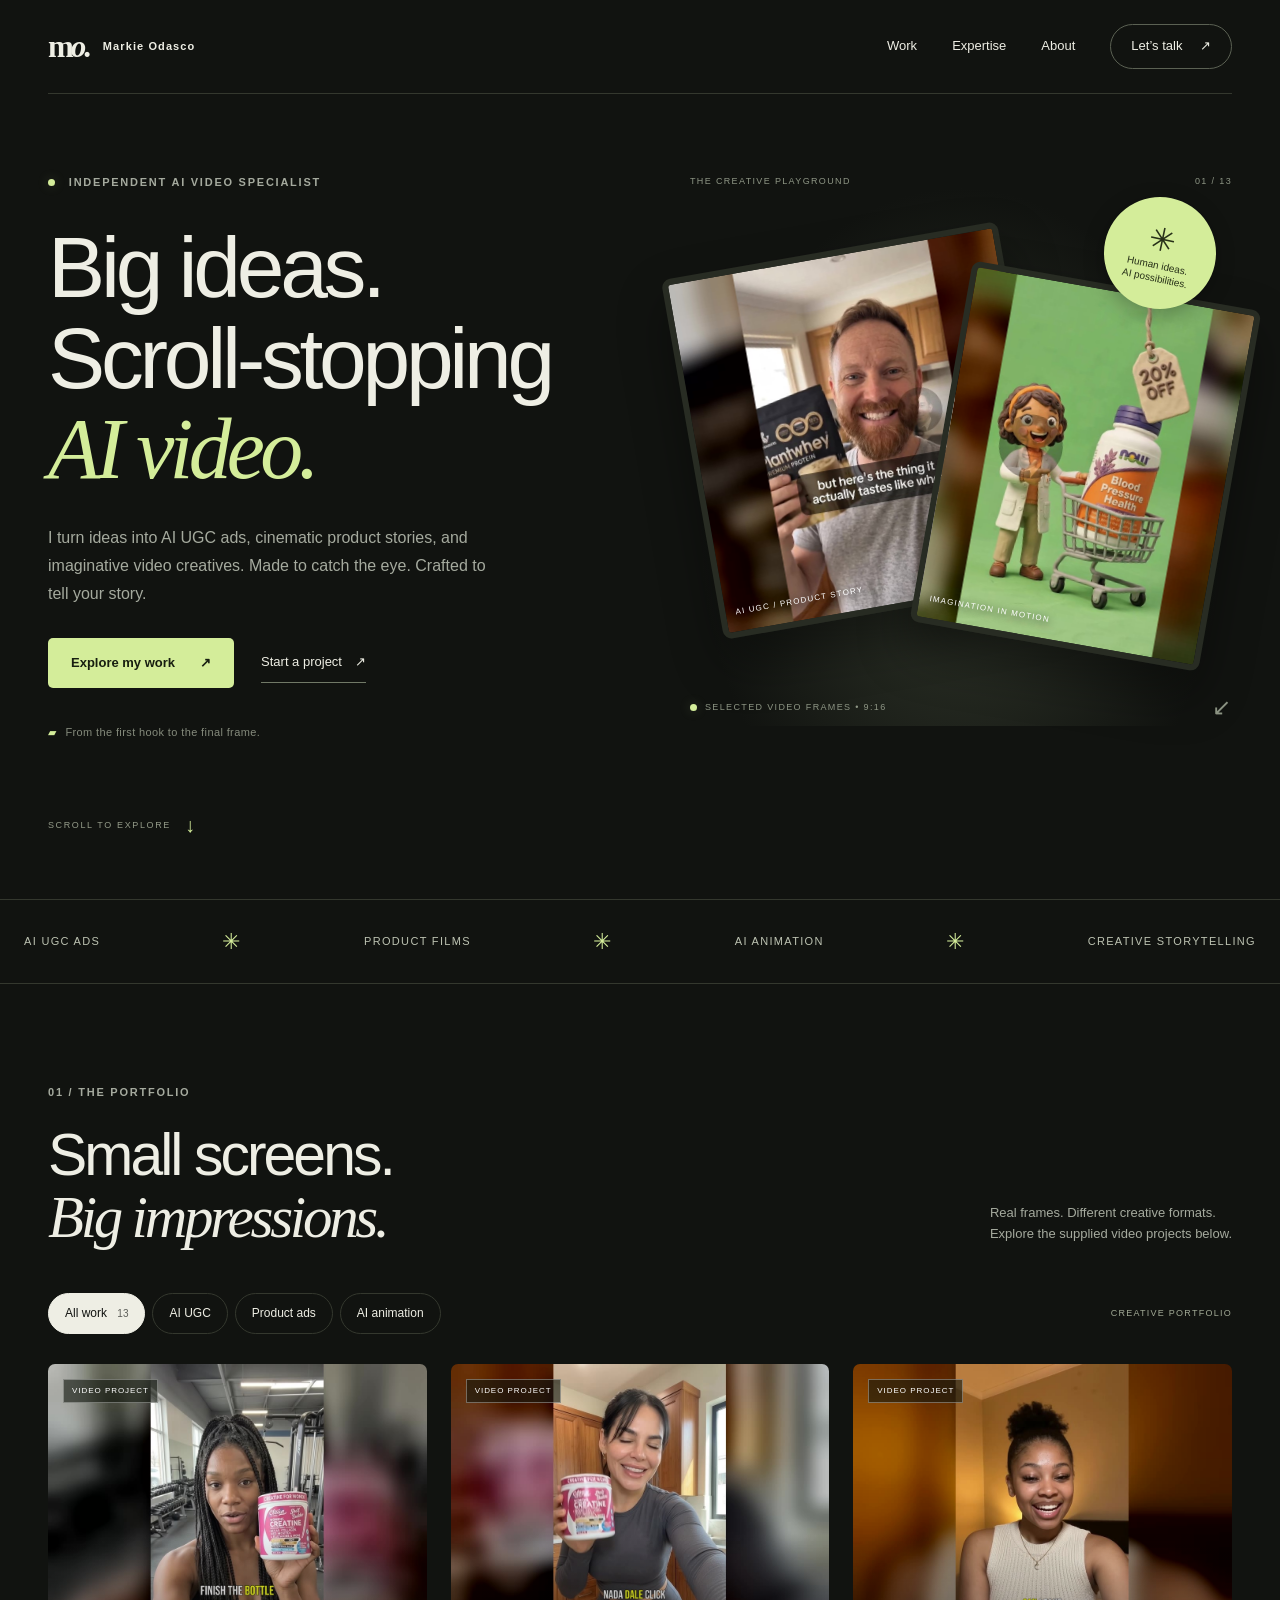
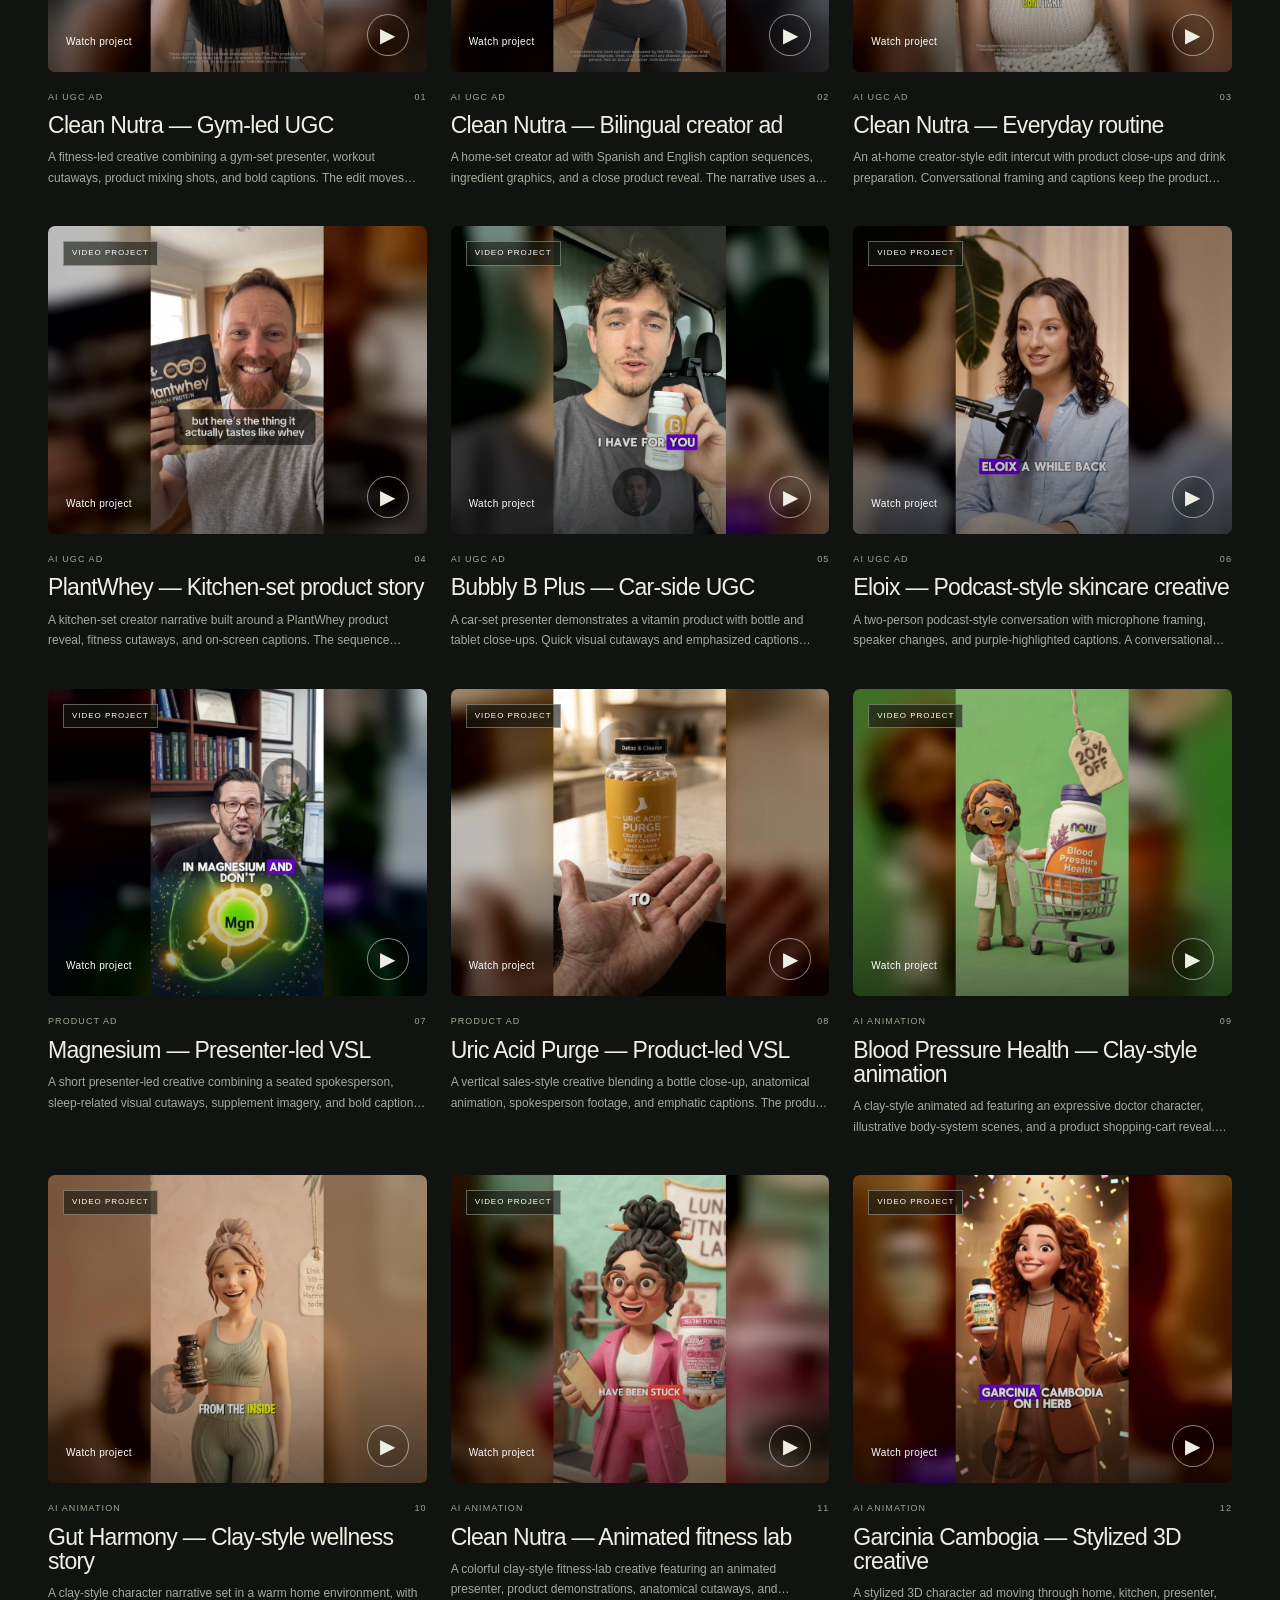
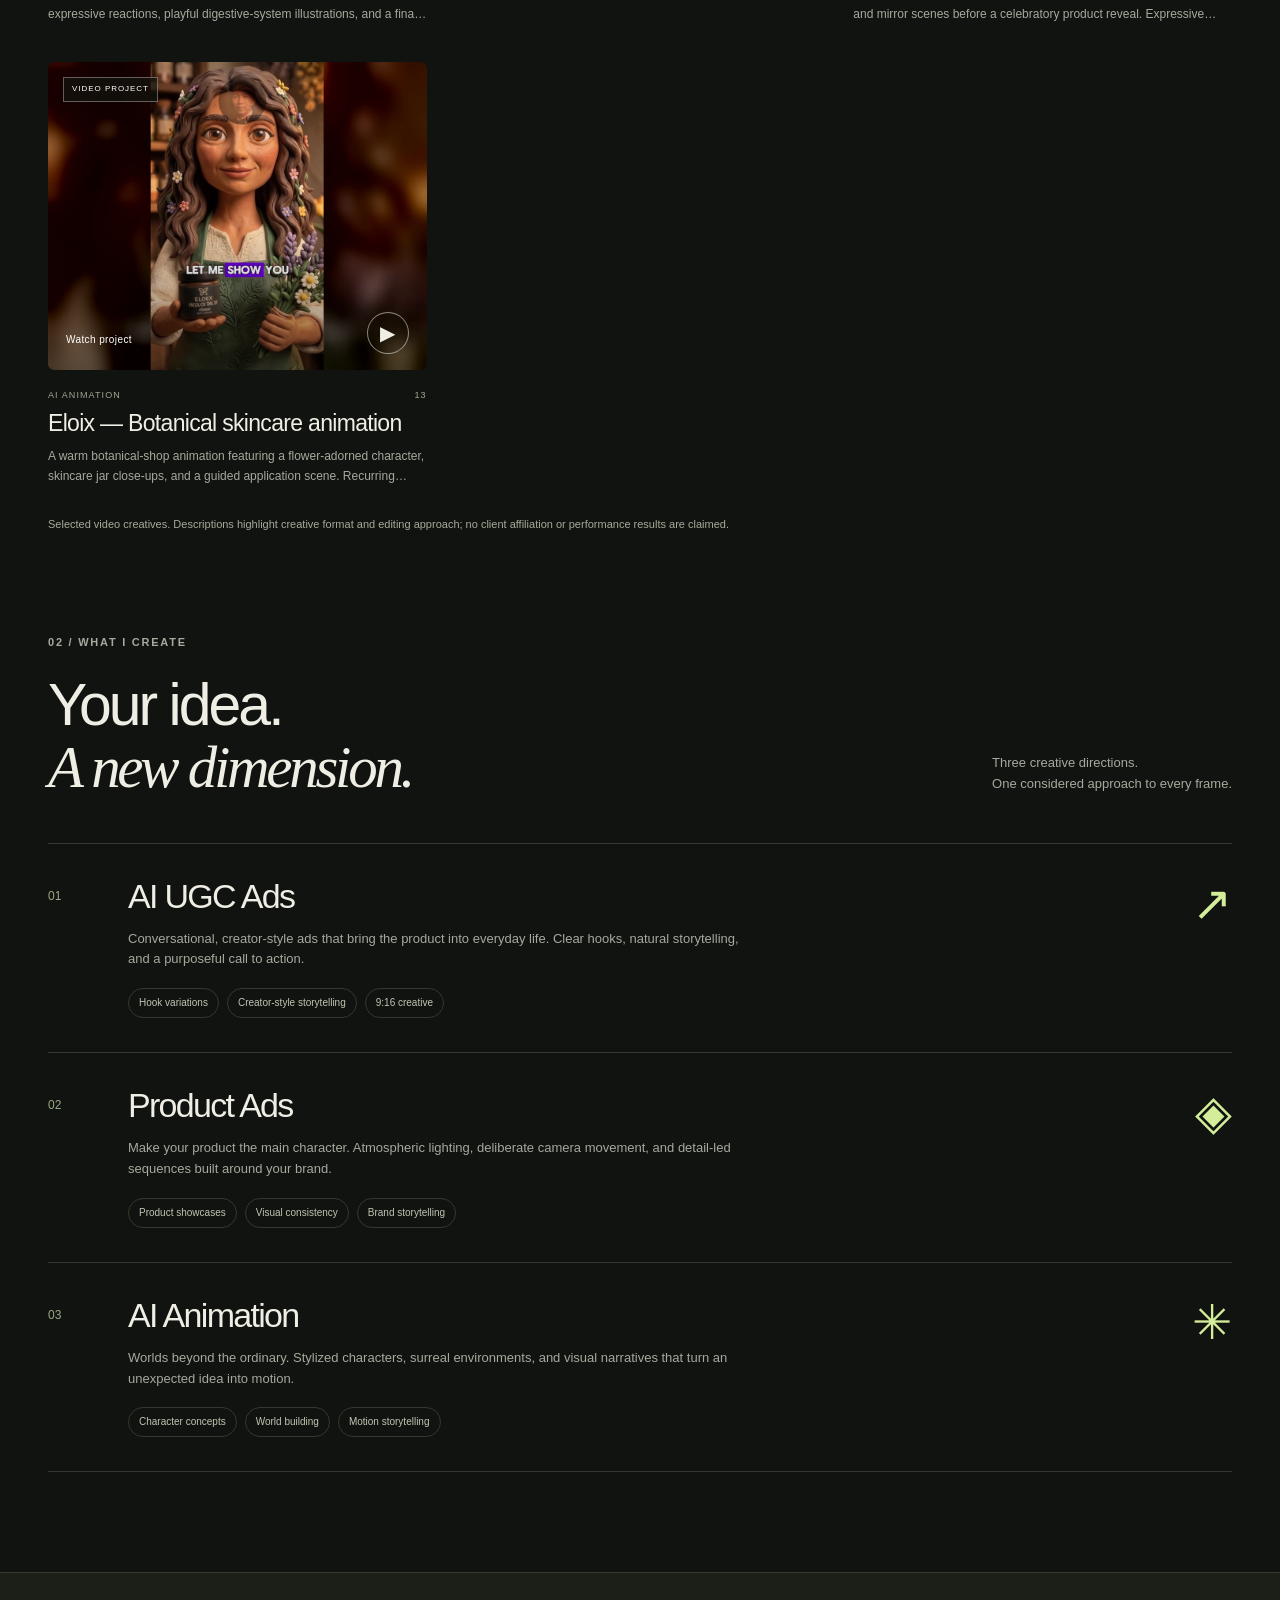
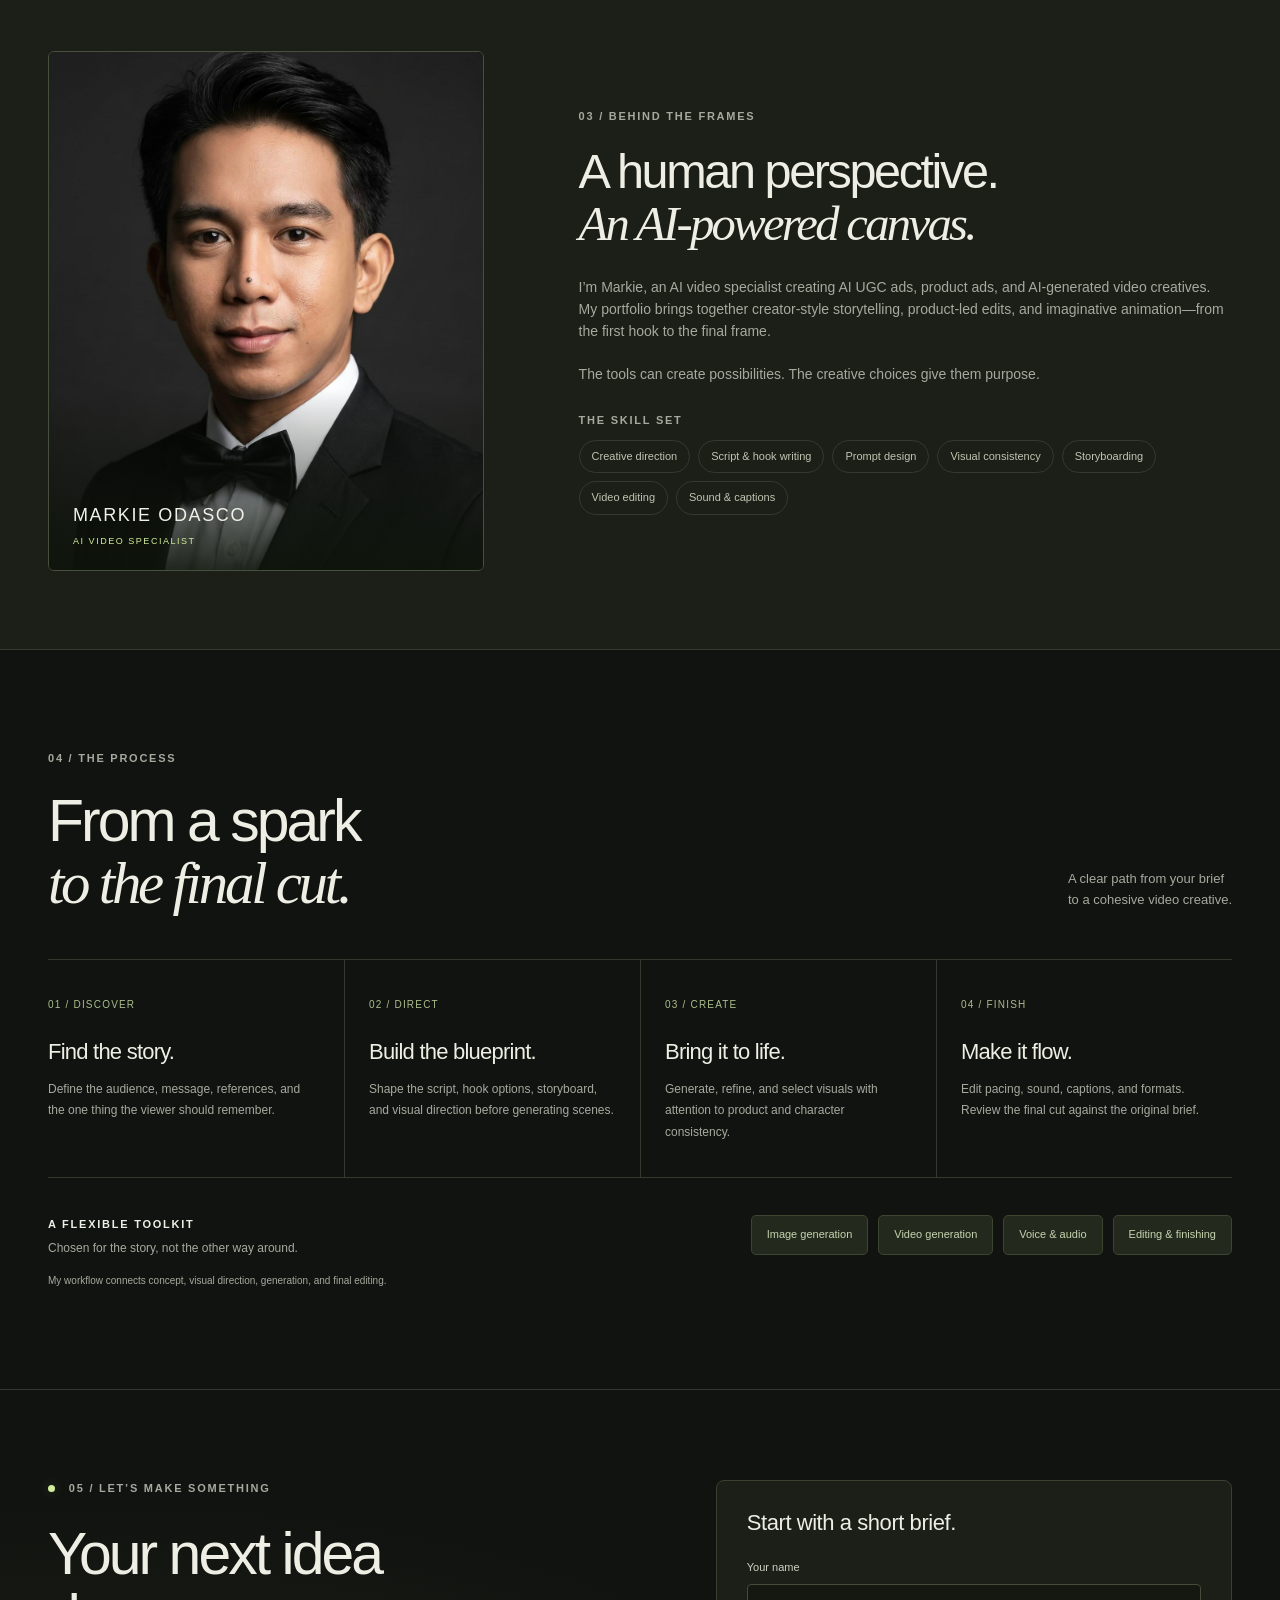
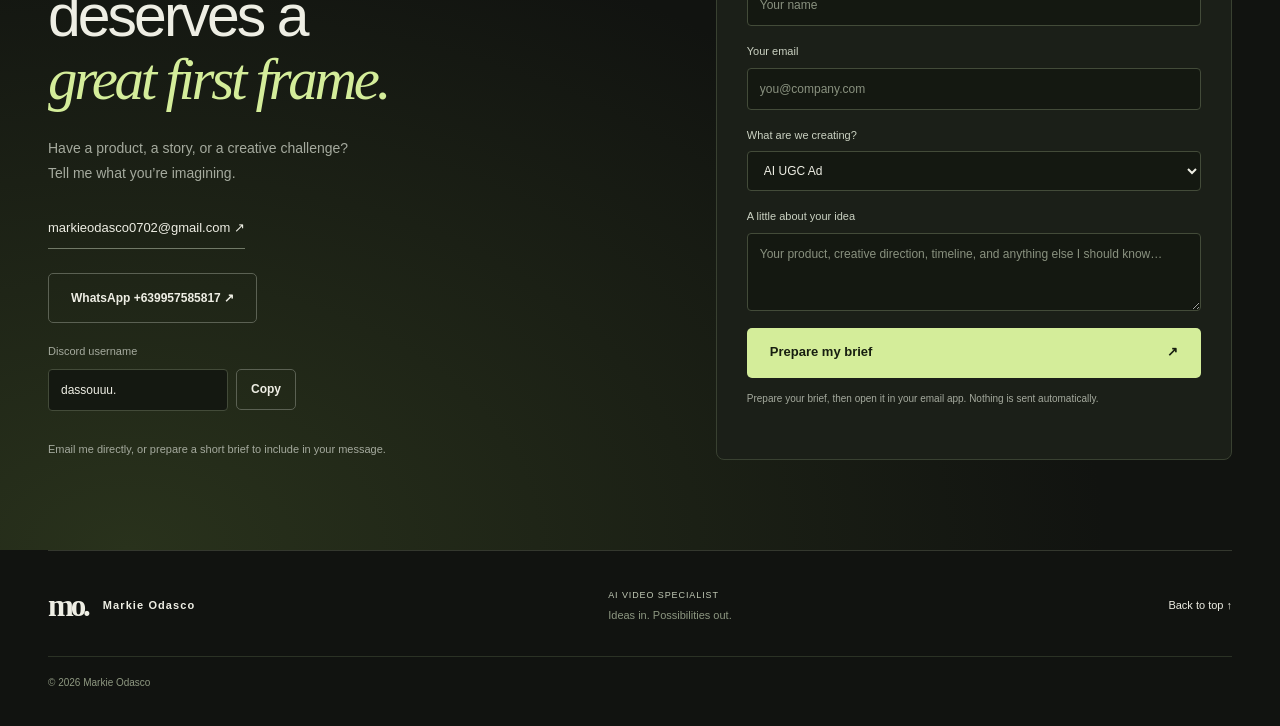
==== START-HERE.html @ 5cfd311e "Publish AI video specialist portfolio with 13 playable projects" ====
<!doctype html>
<html lang="en">
<head>
  <meta charset="utf-8">
  <meta name="viewport" content="width=device-width, initial-scale=1">
  <meta name="theme-color" content="#111310">
  <meta name="description" content="AI video creative portfolio. AI UGC ads, cinematic product ads, and AI animation, from concept to final cut.">
  <title>Markie Odasco — AI Video Specialist</title>
  <link rel="icon" href="[data-uri]" type="image/svg+xml">
  <style>
:root{--bg:#111310;--panel:#1a1d18;--ink:#eeeee4;--muted:#a5aa9e;--line:#34382e;--accent:#d4ed9a;--serif:Georgia,'Times New Roman',serif;--sans:Arial,Helvetica,sans-serif;--wrap:1240px}
*{box-sizing:border-box}html{scroll-behavior:smooth;scroll-padding-top:100px}body{margin:0;background:var(--bg);color:var(--ink);font-family:var(--sans);font-size:16px;line-height:1.6}body.modal-open{overflow:hidden}a{color:inherit;text-decoration:none}button,input,select,textarea{font:inherit}button,a,input,textarea,select{-webkit-tap-highlight-color:transparent}button{cursor:pointer}button:disabled{cursor:default}button{color:inherit}img{display:block;width:100%;object-fit:cover}h1,h2,h3,p{margin:0}h1,h2,h3{font-weight:500;line-height:1.06;letter-spacing:-.05em}h1{font-size:clamp(58px,6.7vw,96px)}h2{font-size:clamp(38px,4.6vw,64px)}h3{font-size:28px}p{color:var(--muted)}[hidden]{display:none!important}::selection{background:var(--accent);color:var(--bg)}:focus-visible{outline:2px solid var(--accent);outline-offset:6px}.section-wrap{width:min(var(--wrap),calc(100% - 96px));margin-inline:auto}.serif{font-family:var(--serif);font-style:italic;font-weight:400;letter-spacing:-.055em}.accent{color:var(--accent)}.eyebrow,.small-label{font-size:11px;letter-spacing:.16em;font-weight:600;color:var(--muted)}.dot{width:7px;height:7px;border-radius:50%;background:var(--accent);display:inline-block;box-shadow:0 0 12px #d4ed9a35}.eyebrow .dot{margin-right:9px}.site-header{height:94px;width:min(var(--wrap),calc(100% - 96px));margin:auto;display:flex;align-items:center;justify-content:space-between;border-bottom:1px solid var(--line);position:relative;z-index:20}.brand{display:inline-flex;align-items:center;gap:15px;font-size:11px;letter-spacing:.1em;font-weight:600}.brand-icon{font-size:31px;letter-spacing:-.1em;font-family:var(--serif);line-height:1}.brand-icon span{font-style:italic}.site-header nav{display:flex;align-items:center;gap:35px;font-size:13px}.site-header nav a{transition:color .2s}.site-header nav a:hover{color:var(--accent)}.nav-contact{border:1px solid #5b6153;padding:11px 20px;border-radius:30px}.nav-contact span{margin-left:14px}.menu-toggle{display:none}.hero{padding-top:80px;padding-bottom:28px;display:grid;grid-template-columns:1.12fr 1fr;gap:35px;position:relative}.hero-copy .eyebrow{margin-bottom:30px}.hero-intro{font-size:16px;max-width:440px;margin:28px 0 30px;line-height:1.75}.hero-actions{display:flex;gap:27px;align-items:center}.button{display:inline-flex;justify-content:center;align-items:center;gap:25px;min-height:50px;border-radius:5px;padding:13px 22px;font-size:13px;font-weight:600;border:1px solid transparent;transition:background .2s,transform .2s}.button:hover{transform:translateY(-3px)}.primary{background:var(--accent);color:#171e10}.primary:hover{background:#e3fbb2}.secondary{background:transparent;border-color:#5b6153}.secondary:hover{background:#34382e}.text-link{font-size:13px;border-bottom:1px solid #717967;padding:9px 0}.text-link span{margin-left:9px}.text-link:hover{color:var(--accent)}.hero-note{font-size:11px;letter-spacing:.035em;color:#858b7c;margin-top:36px;display:flex;align-items:center;gap:9px}.mini-icon{color:var(--accent)}.hero-stage{height:552px;position:relative;isolation:isolate;background:radial-gradient(ellipse at 50% 65%,#32382c 0%,transparent 68%)}.stage-top,.stage-bottom{position:absolute;display:flex;justify-content:space-between;align-items:center;left:0;right:0;font-size:9px;letter-spacing:.15em;color:#8e9685;gap:8px}.stage-top{top:0}.stage-bottom{bottom:0;justify-content:flex-start}.stage-bottom>span:last-child{margin-left:auto;font-size:23px}.hero-frame{border-radius:9px;overflow:hidden;border:6px solid #282c23;box-shadow:0 25px 50px #0006;position:absolute;transition:transform .5s}.hero-frame img{height:100%}.frame-product{width:63%;height:365px;top:74px;left:0;transform:rotate(-10deg);z-index:1}.frame-product:hover{transform:rotate(-5deg) translateY(-8px)}.frame-animation{width:54%;height:366px;top:109px;right:0;transform:rotate(10deg);z-index:2}.frame-animation:hover{transform:rotate(5deg) translateY(-8px)}.frame-label{position:absolute;left:10px;bottom:12px;right:10px;color:white;font-size:8px;letter-spacing:.15em;text-shadow:0 2px 8px #000}.stage-sticker{position:absolute;right:3%;top:23px;z-index:3;border-radius:50%;background:var(--accent);color:#273018;width:112px;height:112px;display:flex;align-items:center;justify-content:center;flex-direction:column;transform:rotate(12deg);box-shadow:0 5px 20px #0004;text-align:center;font-size:10px;line-height:1.3}.stage-sticker>span:first-child{font-size:32px;line-height:1.2}.scroll-cue{grid-column:1/-1;font-size:9px;letter-spacing:.18em;color:#949b89;display:flex;gap:14px;align-items:center;margin-top:32px}.scroll-cue span{font-size:20px;color:var(--accent)}.discipline-strip{border-block:1px solid var(--line);margin-top:30px;padding:24px max(24px,calc((100vw - 1240px)/2));display:flex;align-items:center;justify-content:space-between;gap:20px;font-size:11px;letter-spacing:.12em;color:#bdc3b2;overflow:hidden;white-space:nowrap}.discipline-strip span:nth-child(even){font-size:22px;color:var(--accent)}.work-section,.services-section,.workflow-section{padding-block:100px}.section-heading{display:flex;justify-content:space-between;align-items:flex-end;gap:35px;margin-bottom:43px}.section-heading .eyebrow{margin-bottom:22px}.section-heading>p{font-size:13px;max-width:280px;margin-bottom:5px}.work-toolbar{display:flex;justify-content:space-between;align-items:center;gap:20px;margin-bottom:30px}.filters{display:flex;gap:7px;flex-wrap:wrap}.filter{font-size:12px;padding:10px 16px;border-radius:30px;background:transparent;border:1px solid var(--line);transition:background .2s,color .2s}.filter:hover{border-color:#889279}.filter.active{background:var(--ink);color:var(--bg);border-color:var(--ink)}.filter span{font-size:10px;opacity:.65;margin-left:7px}.concept-note{font-size:9px;color:#a1a995;letter-spacing:.14em}.project-grid{display:grid;grid-template-columns:repeat(3,minmax(0,1fr));gap:38px 24px}.project-poster{display:block;width:100%;aspect-ratio:1.23;overflow:hidden;position:relative;padding:0;background:#252a20;border:0;border-radius:7px}.project-poster img{height:100%;transition:transform .6s}.project-poster:hover img,.project-poster:focus-visible img{transform:scale(1.06)}.project-poster:after{content:'';position:absolute;inset:55% 0 0;background:linear-gradient(transparent,#0007);pointer-events:none}.project-badge{position:absolute;top:15px;left:15px;border:1px solid #ffffff55;background:#1317109c;padding:5px 8px;font-size:8px;letter-spacing:.12em;z-index:1;color:#fff}.play-icon{position:absolute;right:18px;bottom:16px;border:1px solid #ffffff80;width:42px;height:42px;border-radius:50%;display:grid;place-items:center;font-size:20px;z-index:1;background:#0002;transition:background .2s,color .2s}.project-poster:hover .play-icon{background:var(--accent);color:#1d2514}.poster-cta{position:absolute;left:18px;bottom:22px;font-size:10px;letter-spacing:.04em;z-index:1;color:#fff}.project-meta{display:flex;justify-content:space-between;align-items:center;font-size:9px;color:#9fa892;letter-spacing:.12em;margin:18px 0 9px}.project-card h3{font-size:23px;letter-spacing:-.03em}.project-summary{font-size:12px;line-height:1.7;margin-top:10px;display:-webkit-box;-webkit-line-clamp:2;-webkit-box-orient:vertical;overflow:hidden}.portfolio-note{font-size:11px;color:#a4ac99;line-height:1.7;margin-top:29px}.services-section{padding-top:0}.service-list{border-top:1px solid var(--line)}.service-list article{border-bottom:1px solid var(--line);padding:34px 0;display:grid;grid-template-columns:60px 1fr 80px;gap:20px;align-items:start}.service-number{font-size:12px;color:#9aab84;margin-top:9px}.service-list h3{font-size:34px}.service-list p{font-size:13px;max-width:620px;margin-top:15px}.chips{display:flex;flex-wrap:wrap;gap:8px}.chips span{font-size:10px;padding:6px 10px;border:1px solid var(--line);border-radius:30px;color:#bec6b2}.service-list .chips{margin-top:18px}.service-symbol{font-size:48px;color:var(--accent);line-height:1.1;text-align:right}.about-section{background:#1b1f18;border-block:1px solid var(--line);padding-block:78px}.about-layout{display:grid;grid-template-columns:.8fr 1.2fr;gap:95px;align-items:center}.about-art{height:420px;border:1px solid #47503d;position:relative;overflow:hidden;background:radial-gradient(circle at 50% 45%,#39452a 0%,#20271b 45%,#171b14 80%)}.orbit{width:280px;height:280px;border:1px solid #b0c99245;border-radius:50%;position:absolute;left:calc(50% - 140px);top:22px}.orbit-one{transform:rotate(-40deg) scaleX(.5)}.orbit-two{transform:rotate(40deg) scaleX(.5)}.art-spark{display:block;text-align:center;color:var(--accent);font-size:166px;line-height:1.3;position:relative;margin-top:33px;filter:drop-shadow(0 0 24px #c5ed7644)}.art-caption{font-size:24px;letter-spacing:-.02em;line-height:1.3;position:absolute;bottom:43px;left:30px}.art-corner{font-size:8px;letter-spacing:.15em;position:absolute;bottom:15px;right:17px;color:#9aa88b}.about-copy h2{font-size:clamp(37px,3.8vw,53px);margin:21px 0 25px}.about-copy>p:not(.eyebrow){font-size:14px;margin-bottom:20px}.about-copy .small-label{margin:30px 0 13px}.skill-chips span{font-size:11px;padding:7px 12px}.workflow-grid{display:grid;grid-template-columns:repeat(4,minmax(0,1fr));border-top:1px solid var(--line);border-bottom:1px solid var(--line)}.workflow-grid article{padding:30px 24px 34px 0}.workflow-grid article+article{padding-left:24px;border-left:1px solid var(--line)}.workflow-grid article>span{font-size:10px;letter-spacing:.12em;color:#aabe8c}.workflow-grid h3{font-size:22px;margin:25px 0 15px;letter-spacing:-.035em}.workflow-grid p{font-size:12px;line-height:1.8}.tools-row{display:flex;align-items:center;justify-content:space-between;gap:30px;margin-top:33px}.tools-row>p{font-size:12px}.tools-row .small-label{color:var(--ink);line-height:2.5}.tools-chips{display:flex;flex-wrap:wrap;gap:10px}.tools-chips span{background:#23291d;border:1px solid #3b4530;padding:10px 15px;border-radius:5px;font-size:11px;color:#c5d4b0}.tool-note{font-size:10px;margin-top:15px}.contact-section{border-top:1px solid var(--line);background:radial-gradient(ellipse at 10% 100%,#29321c 0%,transparent 60%);padding-block:90px}.contact-layout{display:grid;grid-template-columns:1.1fr 1fr;gap:100px}.contact-layout h2{margin:25px 0}.contact-layout>div>p:not(.eyebrow){font-size:14px;line-height:1.8}.contact-layout .contact-note{max-width:400px;font-size:11px!important;margin-top:22px}.contact-layout .text-link{display:inline-block;margin-top:23px}form{background:#1b1f18;border:1px solid #394131;padding:30px;border-radius:8px}form h3{font-size:22px;margin-bottom:25px;letter-spacing:-.02em}label{display:block;font-size:11px;color:#cbd2c2;margin-bottom:17px}input,select,textarea{display:block;margin-top:7px;width:100%;border:1px solid #434b39;border-radius:4px;background:#141811;color:var(--ink);padding:11px 12px;font-size:12px;line-height:1.5}textarea{resize:vertical}input::placeholder,textarea::placeholder{color:#89917f}select{color-scheme:dark}form>.button{width:100%;justify-content:space-between}.form-note{font-size:10px;margin-top:13px}#brief-result{border-top:1px solid var(--line);margin-top:24px;padding-top:23px}.brief-actions{display:flex;flex-wrap:wrap;gap:10px}.brief-actions .button{font-size:11px;padding:9px 13px;min-height:42px}#form-status{font-size:11px;margin-top:15px;color:var(--accent)}footer{display:grid;grid-template-columns:1fr 1fr auto;gap:30px;padding-block:35px;border-top:1px solid var(--line);align-items:center}footer>p{font-size:9px;letter-spacing:.1em;line-height:2;color:#c1c9b5}footer>p>span{font-size:11px;color:#8d9781;letter-spacing:0}footer>a:not(.brand){font-size:11px}footer small{grid-column:1/-1;color:#8e9881;font-size:10px;border-top:1px solid #2b3225;padding-top:18px}dialog{width:min(930px,calc(100% - 40px));max-height:90dvh;padding:0;border:1px solid #5b6550;border-radius:12px;background:var(--panel);color:var(--ink);overflow:auto}dialog::backdrop{background:#070906db;backdrop-filter:blur(8px)}.dialog-shell{position:relative;display:grid;grid-template-columns:1fr 1fr}.dialog-close{position:absolute;right:12px;top:12px;z-index:5;width:37px;height:37px;border:1px solid #727e65;border-radius:50%;background:#111c;color:#fff}#dialog-media{background:#0b0d09;min-height:440px;display:flex;align-items:center}#dialog-media img{height:100%;object-fit:cover}#dialog-media video{width:100%;max-height:78dvh}.dialog-copy{padding:54px 30px 30px}.dialog-copy h2{font-size:37px;margin:17px 0 22px}.dialog-copy>p:not(.eyebrow){font-size:13px}.dialog-copy .chips{margin:22px 0}.dialog-copy .portfolio-note{font-size:10px!important}.dialog-copy>.button{margin-top:22px;gap:10px}.missing-poster{background:radial-gradient(circle at 50% 40%,#596d3f,#20291a)}.reveal{transition:transform .7s,opacity .7s;transform:translateY(18px);opacity:.5}.reveal.in-view{transform:translateY(0);opacity:1}.skip-link{position:absolute;top:-100px;left:20px;padding:10px;background:var(--accent);color:var(--bg);z-index:100}.skip-link:focus{top:12px}.sr-only{position:absolute;width:1px;height:1px;padding:0;margin:-1px;overflow:hidden;clip:rect(0,0,0,0);white-space:nowrap;border:0}
@media(min-width:1500px){.hero{padding-top:95px;padding-bottom:45px}.hero-stage{height:580px}.frame-product{height:395px}.frame-animation{height:390px}}
@media(max-width:1050px){.section-wrap,.site-header{width:calc(100% - 56px)}.hero{gap:22px;padding-top:65px}.hero-stage{height:515px}.hero-frame{border-width:4px}.frame-product{height:330px;top:86px}.frame-animation{height:330px;top:119px}.stage-sticker{width:95px;height:95px;right:0}.hero-actions{gap:17px}.about-layout{gap:45px}.contact-layout{gap:45px}.tools-row{align-items:flex-start}.tools-chips{justify-content:flex-end}.project-grid{gap:30px 18px}.workflow-grid h3{font-size:20px}.project-card h3{font-size:21px}.hero-intro{font-size:14px}.hero-note{font-size:10px}.concept-note{display:none}}
@media(max-width:760px){html{scroll-padding-top:25px}.section-wrap,.site-header{width:calc(100% - 40px)}.site-header{height:77px}.brand{font-size:10px}.menu-toggle{display:flex;align-items:center;gap:16px;border:1px solid #4c5542;border-radius:30px;background:transparent;padding:8px 14px;font-size:12px}.menu-toggle span{color:var(--accent);font-size:19px}.site-header nav{display:none;position:absolute;top:66px;left:0;right:0;background:#20251c;border:1px solid #4c5542;border-radius:8px;padding:22px;flex-direction:column;align-items:stretch;gap:14px;box-shadow:0 20px 30px #0007}.site-header nav.open{display:flex}.site-header nav a{padding:9px}.site-header nav .nav-contact{padding:10px 16px}.hero{grid-template-columns:1fr;padding-top:44px;gap:40px}.hero-copy .eyebrow{font-size:9px;margin-bottom:23px}h1{font-size:clamp(55px,11vw,82px)}.hero-intro{font-size:14px;margin:24px 0;max-width:460px}.hero-actions{gap:24px;flex-wrap:wrap}.button{padding:13px 18px}.hero-note{margin-top:23px}.hero-stage{height:470px;width:min(470px,100%);margin:auto}.frame-product{height:310px;top:62px;left:4%;width:60%}.frame-animation{height:310px;top:100px;right:3%;width:51%}.stage-top{font-size:8px}.stage-sticker{top:23px;right:4%;width:98px;height:98px}.stage-bottom{font-size:8px}.scroll-cue{margin-top:0}.discipline-strip{padding:20px;gap:23px;font-size:9px;justify-content:flex-start;flex-wrap:wrap;white-space:normal}.discipline-strip span:last-child,.discipline-strip span:nth-last-child(2){display:none}.work-section,.workflow-section{padding-block:65px}.section-heading{align-items:flex-start;flex-direction:column;gap:21px;margin-bottom:30px}.section-heading .eyebrow{font-size:9px;margin-bottom:19px}.section-heading>p{font-size:12px}.work-toolbar{margin-bottom:22px}.filters{gap:6px}.filter{font-size:10px;padding:9px 12px}.project-grid{grid-template-columns:repeat(2,minmax(0,1fr));gap:29px 15px}.project-poster{aspect-ratio:.88}.project-badge{font-size:6px;top:10px;left:9px;padding:4px 6px}.project-meta{font-size:8px;letter-spacing:.07em;gap:3px;margin-top:13px}.project-card h3{font-size:20px}.project-summary{font-size:11px}.play-icon{width:32px;height:32px;font-size:15px;right:10px;bottom:13px}.poster-cta{font-size:8px;left:10px;bottom:22px}.services-section{padding-top:0;padding-bottom:65px}.service-list article{grid-template-columns:27px 1fr 30px;gap:12px;padding-block:28px}.service-list h3{font-size:28px}.service-list p{font-size:12px}.service-symbol{font-size:29px}.chips span{font-size:9px}.about-section{padding-block:55px}.about-layout{grid-template-columns:1fr;gap:33px}.about-art{height:310px;max-width:440px;width:100%;margin:auto}.art-spark{font-size:120px;margin-top:3px}.orbit{top:-41px}.art-caption{font-size:20px;bottom:31px}.about-copy h2{font-size:39px}.about-copy>p:not(.eyebrow){font-size:13px}.workflow-grid{grid-template-columns:repeat(2,minmax(0,1fr))}.workflow-grid article{padding:25px 20px 25px 0}.workflow-grid article+article{padding-left:20px}.workflow-grid article:nth-child(3){border-left:0;padding-left:0}.workflow-grid article:nth-child(n+3){border-top:1px solid var(--line)}.workflow-grid h3{font-size:21px;margin-top:20px}.workflow-grid p{font-size:11px}.tools-row{flex-direction:column;gap:20px}.tools-chips{justify-content:flex-start;gap:8px}.tools-chips span{font-size:10px;padding:8px 12px}.contact-section{padding-block:62px}.contact-layout{grid-template-columns:1fr;gap:35px}.contact-layout h2{font-size:clamp(42px,9vw,62px)}form{padding:23px}.contact-layout .contact-note{max-width:400px}footer{grid-template-columns:1fr auto;gap:22px;padding-block:28px}footer>p{grid-column:1;grid-row:2}footer>a:not(.brand){grid-column:2;grid-row:1}.dialog-shell{grid-template-columns:1fr}#dialog-media{height:260px;min-height:0}#dialog-media img{object-fit:cover}#dialog-media video{height:100%;object-fit:contain}.dialog-copy{padding:25px}.dialog-copy h2{font-size:31px}.dialog-copy .eyebrow{font-size:9px}}
@media(max-width:370px){.hero-actions{gap:16px}.hero-actions .button{font-size:11px}.hero-actions .text-link{font-size:11px}.hero-stage{height:410px}.frame-product{height:260px}.frame-animation{height:265px}.project-grid{grid-template-columns:1fr}.project-poster{aspect-ratio:1.23}.project-badge{font-size:8px}.poster-cta{font-size:10px}.workflow-grid h3{font-size:18px}.filter{padding:8px 10px}.discipline-strip{gap:14px}}
@media(prefers-reduced-motion:reduce){html{scroll-behavior:auto}*,*:before,*:after{animation:none!important;transition:none!important}.reveal{opacity:1;transform:none}}
/* Real portfolio media and contact channels. */
.about-portrait{margin:0;border:1px solid #47503d;position:relative;background:#1a1d18;overflow:hidden;border-radius:6px;height:520px}.about-portrait img{height:100%;object-fit:cover;object-position:50% 26%}.about-portrait:after{content:'';position:absolute;inset:65% 0 0;background:linear-gradient(transparent,#0e140be6);pointer-events:none}.about-portrait figcaption{position:absolute;left:24px;right:24px;bottom:22px;z-index:1;display:flex;flex-direction:column;gap:4px}.about-portrait figcaption span:first-child{font-size:18px;letter-spacing:.09em;color:#f0f1e8}.about-portrait figcaption span:last-child{font-size:9px;letter-spacing:.17em;color:var(--accent)}.contact-channels{margin-top:24px;display:flex;flex-direction:column;align-items:flex-start;gap:20px}.contact-channels .button{font-size:12px;overflow-wrap:anywhere}.contact-channels label{margin-bottom:0;color:var(--muted)}.discord-row{display:flex;align-items:center;gap:8px}.discord-row input{width:180px;margin-top:8px;min-width:0}.discord-row button{margin-top:8px;min-height:41px;padding:8px 14px}.contact-channels [role=status]{font-size:10px;margin-top:7px;color:var(--accent)}#dialog-media img{object-fit:contain}
@media(max-width:760px){.about-portrait{height:420px;max-width:420px;width:100%;margin:auto}.contact-channels .button{font-size:11px}.contact-layout{gap:38px}}

</style>
</head>
<body>
  <a class="skip-link" href="#main">Skip to content</a>
  <header class="site-header">
    <a class="brand" href="#home" aria-label="Portfolio home"><span class="brand-icon" aria-hidden="true">m<span>o</span>.</span><span data-name>Markie Odasco</span></a>
    <button class="menu-toggle" aria-expanded="false" aria-controls="navigation">Menu <span aria-hidden="true">＋</span></button>
    <nav id="navigation" aria-label="Main navigation"><a href="#work">Work</a><a href="#services">Expertise</a><a href="#about">About</a><a class="nav-contact" href="#contact">Let’s talk <span aria-hidden="true">↗</span></a></nav>
  </header>
  <main id="main">
    <section id="home" class="hero section-wrap">
      <div class="hero-copy">
        <p class="eyebrow"><span class="dot"></span> INDEPENDENT AI VIDEO SPECIALIST</p>
        <h1>Big ideas.<br>Scroll-stopping<br><span class="serif accent">AI video.</span></h1>
        <p class="hero-intro">I turn ideas into AI UGC ads, cinematic product stories, and imaginative video creatives. Made to catch the eye. Crafted to tell your story.</p>
        <div class="hero-actions"><a class="button primary" href="#work">Explore my work <span aria-hidden="true">↗</span></a><a class="text-link" href="#contact">Start a project <span aria-hidden="true">↗</span></a></div>
        <div class="hero-note"><span class="mini-icon" aria-hidden="true">▰</span> From the first hook to the final frame.</div>
      </div>
      <div class="hero-stage" aria-label="Selected frames from my video portfolio">
        <div class="stage-top"><span>THE CREATIVE PLAYGROUND</span><span>01 / 13</span></div>
        <div class="hero-frame frame-product"><img src="[data-uri]" alt="PlantWhey creator holding the product in a kitchen"><span class="frame-label">AI UGC / PRODUCT STORY</span></div>
        <div class="hero-frame frame-animation"><img src="[data-uri]" alt="Clay-style animated character with a product shopping cart"><span class="frame-label">IMAGINATION IN MOTION</span></div>
        <div class="stage-sticker"><span aria-hidden="true">✳</span><span>Human ideas.<br>AI possibilities.</span></div>
        <div class="stage-bottom"><span class="dot"></span> SELECTED VIDEO FRAMES • 9:16 <span aria-hidden="true">↙</span></div>
      </div>
      <a class="scroll-cue" href="#work">SCROLL TO EXPLORE <span aria-hidden="true">↓</span></a>
    </section>
    <div class="discipline-strip" aria-label="Specialties"><span>AI UGC ADS</span><span aria-hidden="true">✳</span><span>PRODUCT FILMS</span><span aria-hidden="true">✳</span><span>AI ANIMATION</span><span aria-hidden="true">✳</span><span>CREATIVE STORYTELLING</span></div>
    <section id="work" class="section-wrap work-section">
      <div class="section-heading"><div><p class="eyebrow">01 / THE PORTFOLIO</p><h2>Small screens.<br><span class="serif">Big impressions.</span></h2></div><p>Real frames. Different creative formats.<br>Explore the supplied video projects below.</p></div>
      <div class="work-toolbar"><div class="filters" role="group" aria-label="Filter projects"><button class="filter active" data-filter="all" aria-pressed="true">All work <span>06</span></button><button class="filter" data-filter="ugc" aria-pressed="false">AI UGC</button><button class="filter" data-filter="product" aria-pressed="false">Product ads</button><button class="filter" data-filter="animation" aria-pressed="false">AI animation</button></div><span class="concept-note">VIDEO PORTFOLIO</span></div>
      <p id="project-count" class="sr-only" aria-live="polite"></p>
      <div id="project-grid" class="project-grid"></div>
      <noscript><p>Enable JavaScript to browse the editable project gallery. The expertise and contact details remain available below.</p></noscript>
      <p class="portfolio-note">Selected video creatives. Descriptions highlight the creative format and editing approach; no client affiliation or performance results are claimed.</p>
    </section>
    <section id="services" class="section-wrap services-section">
      <div class="section-heading"><div><p class="eyebrow">02 / WHAT I CREATE</p><h2>Your idea.<br><span class="serif">A new dimension.</span></h2></div><p>Three creative directions.<br>One considered approach to every frame.</p></div>
      <div class="service-list">
        <article id="ai-ugc"><span class="service-number">01</span><div><h3>AI UGC Ads</h3><p>Conversational, creator-style ads that bring the product into everyday life. Clear hooks, natural storytelling, and a purposeful call to action.</p><div class="chips"><span>Hook variations</span><span>Creator-style storytelling</span><span>9:16 creative</span></div></div><span class="service-symbol" aria-hidden="true">↗</span></article>
        <article id="product-ads"><span class="service-number">02</span><div><h3>Product Ads</h3><p>Make your product the main character. Atmospheric lighting, deliberate camera movement, and detail-led sequences built around your brand.</p><div class="chips"><span>Product showcases</span><span>Visual consistency</span><span>Brand storytelling</span></div></div><span class="service-symbol" aria-hidden="true">◈</span></article>
        <article id="ai-animation"><span class="service-number">03</span><div><h3>AI Animation</h3><p>Worlds beyond the ordinary. Stylized characters, surreal environments, and visual narratives that turn an unexpected idea into motion.</p><div class="chips"><span>Character concepts</span><span>World building</span><span>Motion storytelling</span></div></div><span class="service-symbol" aria-hidden="true">✳</span></article>
      </div>
    </section>
    <section id="about" class="about-section"><div class="section-wrap about-layout"><figure class="about-portrait"><img src="[data-uri]" alt="Portrait of Markie Odasco" loading="lazy"><figcaption><span>MARKIE ODASCO</span><span>AI VIDEO SPECIALIST</span></figcaption></figure><div class="about-copy"><p class="eyebrow">03 / BEHIND THE FRAMES</p><h2>A human perspective.<br><span class="serif">An AI-powered canvas.</span></h2><p id="about-text">I’m an AI video specialist focused on AI UGC ads, product ads, and AI-generated video creatives. My approach connects creative direction with thoughtful generation and editing, so every scene serves the story.</p><p class="muted">The tools can create possibilities. The creative choices give them purpose.</p><h3 class="small-label">THE SKILL SET</h3><div id="skills" class="chips skill-chips"></div></div></div></section>
    <section id="workflow" class="section-wrap workflow-section"><div class="section-heading"><div><p class="eyebrow">04 / THE PROCESS</p><h2>From a spark<br><span class="serif">to the final cut.</span></h2></div><p>A clear path from your brief<br>to a cohesive video creative.</p></div><div class="workflow-grid"><article><span>01 / DISCOVER</span><h3>Find the story.</h3><p>Define the audience, message, references, and the one thing the viewer should remember.</p></article><article><span>02 / DIRECT</span><h3>Build the blueprint.</h3><p>Shape the script, hook options, storyboard, and visual direction before generating scenes.</p></article><article><span>03 / CREATE</span><h3>Bring it to life.</h3><p>Generate, refine, and select visuals with attention to product and character consistency.</p></article><article><span>04 / FINISH</span><h3>Make it flow.</h3><p>Edit pacing, sound, captions, and formats. Review the final cut against the original brief.</p></article></div><div class="tools-row"><p><span class="small-label">A FLEXIBLE TOOLKIT</span><br>Chosen for the story, not the other way around.</p><div id="tools" class="tools-chips"></div></div><p class="tool-note" id="tools-note">Tool categories shown; add your actual software stack in portfolio.ini.</p></section>
    <section id="contact" class="contact-section"><div class="section-wrap contact-layout"><div><p class="eyebrow"><span class="dot"></span> 05 / LET’S MAKE SOMETHING</p><h2>Your next idea<br>deserves a<br><span class="serif accent">great first frame.</span></h2><p>Have a product, a story, or a creative challenge?<br>Tell me what you’re imagining.</p><a id="email-link" class="text-link" hidden></a><div class="contact-channels"><a id="whatsapp-link" class="button secondary" hidden>WhatsApp ↗</a><div id="discord-contact" hidden><label for="discord-handle">Discord username</label><div class="discord-row"><input id="discord-handle" readonly aria-label="Discord username"><button id="copy-discord" type="button" class="button secondary">Copy</button></div><p id="discord-status" role="status"></p></div></div><p id="contact-note" class="contact-note">Prepare your project brief below. Direct email contact will appear when the portfolio owner adds their address.</p></div><form id="brief-form"><h3>Start with a short brief.</h3><label for="client-name">Your name<input id="client-name" name="name" autocomplete="name" required maxlength="100" placeholder="Your name"></label><label for="client-email">Your email<input id="client-email" name="email" type="email" autocomplete="email" required maxlength="200" placeholder="you@company.com"></label><label for="project-type">What are we creating?<select id="project-type" name="type"><option>AI UGC Ad</option><option>Product Ad</option><option>AI Animation</option><option>A mix of creative formats</option></select></label><label for="project-details">A little about your idea<textarea id="project-details" name="details" required minlength="10" maxlength="4000" rows="3" placeholder="Your product, creative direction, timeline, and anything else I should know…"></textarea></label><button type="submit" class="button primary">Prepare my brief <span aria-hidden="true">↗</span></button><p class="form-note" id="form-note">Your details stay in your browser. This form does not send a message.</p><div id="brief-result" hidden><label for="brief-output">Your prepared brief<textarea id="brief-output" readonly rows="7"></textarea></label><div class="brief-actions"><button type="button" id="copy-brief" class="button secondary">Copy brief</button><button type="button" id="download-brief" class="button secondary">Download .txt</button><a id="send-brief" class="button primary" hidden>Open email draft ↗</a></div><p id="form-status" role="status"></p></div></form></div></section>
  </main>
  <footer class="section-wrap"><a class="brand" href="#home"><span class="brand-icon" aria-hidden="true">mo.</span><span data-name>Markie Odasco</span></a><p>AI VIDEO SPECIALIST<br><span>Ideas in. Possibilities out.</span></p><a href="#home">Back to top ↑</a><small>© <span id="year">2026</span> <span data-name>Markie Odasco</span></small></footer>
  <dialog id="project-dialog" aria-labelledby="dialog-title"><div class="dialog-shell"><button class="dialog-close" aria-label="Close project">✕</button><div id="dialog-media"></div><div class="dialog-copy"><p id="dialog-category" class="eyebrow"></p><h2 id="dialog-title"></h2><p id="dialog-description"></p><div id="dialog-tags" class="chips"></div><p id="dialog-status" class="portfolio-note"></p><a class="button primary" href="#contact" id="dialog-contact">Create something like this ↗</a></div></div></dialog>
<script>
// Generated from portfolio.ini. Do not edit.
window.PORTFOLIO_TEXT = "# Edit this file in Notepad. Save and run UPDATE-PORTFOLIO.cmd for local preview.\n# The published index.html reads this configuration directly.\n# Videos: assets/videos/ | Thumbnails: assets/thumbnails/\n# Use filename only. category=ugc, product, or animation.\n\n[profile]\nname=Markie Odasco\nemail=markieodasco0702@gmail.com\nwhatsapp=+639957585817\ndiscord=dassouuu.\nabout=I\u2019m Markie, an AI video specialist creating AI UGC ads, product ads, and AI-generated video creatives. My portfolio brings together creator-style storytelling, product-led edits, and imaginative animation\u2014from the first hook to the final frame.\nskills=Creative direction | Script \u0026 hook writing | Prompt design | Visual consistency | Storyboarding | Video editing | Sound \u0026 captions\ntools=Image generation | Video generation | Voice \u0026 audio | Editing \u0026 finishing\ntools-note=My workflow connects concept, visual direction, generation, and final editing.\n\n[project:clean-nutra-01]\ntitle=Clean Nutra \u2014 Gym-led UGC\ncategory=ugc\ndescription=A fitness-led creative combining a gym-set presenter, workout cutaways, product mixing shots, and bold captions. The edit moves from an opening hook into a visible product reveal.\nvideo=clean-nutra-01.mp4\nthumbnail=clean-nutra-01.jpg\nplaceholder=no\ntags=9:16 | AI UGC | Fitness creative\n\n[project:clean-nutra-02]\ntitle=Clean Nutra \u2014 Bilingual creator ad\ncategory=ugc\ndescription=A home-set creator ad with Spanish and English caption sequences, ingredient graphics, and a close product reveal. The narrative uses a personal-style opening and an explicit closing CTA.\nvideo=clean-nutra-02.mp4\nthumbnail=clean-nutra-02.jpg\nplaceholder=no\ntags=9:16 | AI UGC | Bilingual captions\n\n[project:clean-nutra-03]\ntitle=Clean Nutra \u2014 Everyday routine\ncategory=ugc\ndescription=An at-home creator-style edit intercut with product close-ups and drink preparation. Conversational framing and captions keep the product narrative moving through a longer vertical format.\nvideo=clean-nutra-03.mp4\nthumbnail=clean-nutra-03.jpg\nplaceholder=no\ntags=9:16 | AI UGC | Product cutaways\n\n[project:plantwhey]\ntitle=PlantWhey \u2014 Kitchen-set product story\ncategory=ugc\ndescription=A kitchen-set creator narrative built around a PlantWhey product reveal, fitness cutaways, and on-screen captions. The sequence connects direct-to-camera delivery with a clear closing invitation.\nvideo=plantwhey.mp4\nthumbnail=plantwhey.jpg\nplaceholder=no\ntags=9:16 | AI UGC | Protein product\n\n[project:bubbly-b-plus]\ntitle=Bubbly B Plus \u2014 Car-side UGC\ncategory=ugc\ndescription=A car-set presenter demonstrates a vitamin product with bottle and tablet close-ups. Quick visual cutaways and emphasized captions support a fast-paced creator-style ad.\nvideo=bubbly-b-plus.mp4\nthumbnail=bubbly-b-plus.jpg\nplaceholder=no\ntags=9:16 | AI UGC | Product demonstration\n\n[project:podcast-conversation]\ntitle=Eloix \u2014 Podcast-style skincare creative\ncategory=ugc\ndescription=A two-person podcast-style conversation with microphone framing, speaker changes, and purple-highlighted captions. A conversational format for presenting a skincare product story.\nvideo=podcast-conversation.mp4\nthumbnail=podcast-conversation.jpg\nplaceholder=no\ntags=9:16 | Podcast format | Skincare creative\n\n[project:vsl-sample]\ntitle=Magnesium \u2014 Presenter-led VSL\ncategory=product\ndescription=A short presenter-led creative combining a seated spokesperson, sleep-related visual cutaways, supplement imagery, and bold captions. The edit moves through a compact problem-to-product narrative.\nvideo=vsl-sample.mp4\nthumbnail=vsl-sample.jpg\nplaceholder=no\ntags=9:16 | VSL | Presenter \u0026 B-roll\n\n[project:uric-acid-purge]\ntitle=Uric Acid Purge \u2014 Product-led VSL\ncategory=product\ndescription=A vertical sales-style creative blending a bottle close-up, anatomical animation, spokesperson footage, and emphatic captions. The product reveal anchors a sequence of explanatory visual cutaways.\nvideo=uric-acid-purge.mp4\nthumbnail=uric-acid-purge.jpg\nplaceholder=no\ntags=9:16 | VSL | Product storytelling\n\n[project:blood-pressure-claymation]\ntitle=Blood Pressure Health \u2014 Clay-style animation\ncategory=animation\ndescription=A clay-style animated ad featuring an expressive doctor character, illustrative body-system scenes, and a product shopping-cart reveal. Bright color changes and captions guide the visual narrative.\nvideo=blood-pressure-claymation.mp4\nthumbnail=blood-pressure-claymation.jpg\nplaceholder=no\ntags=9:16 | Clay-style animation | Character storytelling\n\n[project:gut-harmony-claymation]\ntitle=Gut Harmony \u2014 Clay-style wellness story\ncategory=animation\ndescription=A clay-style character narrative set in a warm home environment, with expressive reactions, playful digestive-system illustrations, and a final product reveal. Pastel colors and emphasized captions carry the vertical story.\nvideo=gut-harmony-claymation.mp4\nthumbnail=gut-harmony-claymation.jpg\nplaceholder=no\ntags=9:16 | Clay-style animation | Character storytelling\n\n[project:clean-nutra-claymation]\ntitle=Clean Nutra \u2014 Animated fitness lab\ncategory=animation\ndescription=A colorful clay-style fitness-lab creative featuring an animated presenter, product demonstrations, anatomical cutaways, and illustrated charts. The sequence combines a recurring character with dynamic educational-style scenes and a closing product moment.\nvideo=clean-nutra-claymation.mp4\nthumbnail=clean-nutra-claymation.jpg\nplaceholder=no\ntags=9:16 | Clay-style animation | Product storytelling\n\n[project:garcinia-3d-animation]\ntitle=Garcinia Cambogia \u2014 Stylized 3D creative\ncategory=animation\ndescription=A stylized 3D character ad moving through home, kitchen, presenter, and mirror scenes before a celebratory product reveal. Expressive character animation and purple-highlighted captions create a coherent vertical narrative.\nvideo=garcinia-3d-animation.mp4\nthumbnail=garcinia-3d-animation.jpg\nplaceholder=no\ntags=9:16 | Stylized 3D | Character storytelling\n\n[project:eloix-skincare-animation]\ntitle=Eloix \u2014 Botanical skincare animation\ncategory=animation\ndescription=A warm botanical-shop animation featuring a flower-adorned character, skincare jar close-ups, and a guided application scene. Recurring characters, tactile textures, and emphasized captions carry the product story.\nvideo=eloix-skincare-animation.mp4\nthumbnail=eloix-skincare-animation.jpg\nplaceholder=no\ntags=9:16 | Skincare animation | Product storytelling\n\n# Original illustrated concepts are retained below, hidden from the gallery.\n\n[project:everyday-story]\nenabled=no\ntitle=The everyday story\ncategory=ugc\ndescription=A creator-style concept that takes a skincare product from a daily routine to a simple, memorable benefit. Planned around a direct hook, a natural demonstration, and a concise CTA.\nvideo=\nthumbnail=ugc.svg\nplaceholder=yes\ntags=Routine-led story | Vertical concept | Hook \u2192 demo \u2192 CTA\n\n\n[project:quiet-luxury]\nenabled=no\ntitle=A little quiet luxury\ncategory=product\ndescription=A cinematic skincare concept using warm light, sculptural surfaces, and deliberate close-ups. The visual direction centers the product without adding unsupported product claims.\nvideo=\nthumbnail=product.svg\nplaceholder=yes\ntags=Cinematic lighting | Product close-ups | Warm minimalism\n\n\n[project:otherworld]\nenabled=no\ntitle=Somewhere otherworldly\ncategory=animation\ndescription=A surreal world-building concept where a reflective sphere drifts over an impossible landscape. A direction for experimenting with atmosphere, motion, and visual transitions.\nvideo=\nthumbnail=animation.svg\nplaceholder=yes\ntags=Surreal world | Atmospheric motion | Visual exploration\n\n\n[project:first-impression]\nenabled=no\ntitle=The first impression\ncategory=ugc\ndescription=An unboxing-inspired creator concept focused on an opening reaction, a clear feature demonstration, and a short closing invitation. Ready to be replaced with an actual project.\nvideo=\nthumbnail=ugc-alt.svg\nplaceholder=yes\ntags=Unboxing concept | Conversational hook | Vertical creative\n\n\n[project:sound-design]\nenabled=no\ntitle=Designed to be heard\ncategory=product\ndescription=A studio product concept for headphones, using contrasting light and sculptural composition. The planned edit pairs detail shots with rhythmic transitions.\nvideo=\nthumbnail=headphones.svg\nplaceholder=yes\ntags=Studio direction | Detail-led edit | Sound \u0026 rhythm\n\n\n[project:beyond-frame]\nenabled=no\ntitle=Beyond the frame\ncategory=animation\ndescription=An abstract motion concept inspired by orbiting shapes and luminous color. A visual starting point for a music-led animation or brand interlude.\nvideo=\nthumbnail=abstract.svg\nplaceholder=yes\ntags=Abstract motion | Color exploration | Music-led concept\n";
window.PORTFOLIO_EMBEDDED = true;
window.PORTFOLIO_ASSETS = {"assets/abstract.svg": "[data-uri]", "assets/animation.svg": "[data-uri]", "assets/favicon.svg": "[data-uri]", "assets/headphones.svg": "[data-uri]", "assets/product.svg": "[data-uri]", "assets/profile.jpg": "[data-uri]", "assets/thumbnails/abstract.svg": "[data-uri]", "assets/thumbnails/animation.svg": "[data-uri]", "assets/thumbnails/blood-pressure-claymation.jpg": "[data-uri]", "assets/thumbnails/bubbly-b-plus.jpg": "[data-uri]", "assets/thumbnails/clean-nutra-01.jpg": "[data-uri]", "assets/thumbnails/clean-nutra-02.jpg": "[data-uri]", "assets/thumbnails/clean-nutra-03.jpg": "[data-uri]", "assets/thumbnails/clean-nutra-claymation.jpg": "[data-uri]", "assets/thumbnails/eloix-skincare-animation.jpg": "[data-uri]", "assets/thumbnails/garcinia-3d-animation.jpg": "[data-uri]", "assets/thumbnails/gut-harmony-claymation.jpg": "[data-uri]", "assets/thumbnails/headphones.svg": "[data-uri]", "assets/thumbnails/plantwhey.jpg": "[data-uri]", "assets/thumbnails/podcast-conversation.jpg": "[data-uri]", "assets/thumbnails/product.svg": "[data-uri]", "assets/thumbnails/ugc-alt.svg": "[data-uri]", "assets/thumbnails/ugc.svg": "[data-uri]", "assets/thumbnails/uric-acid-purge.jpg": "[data-uri]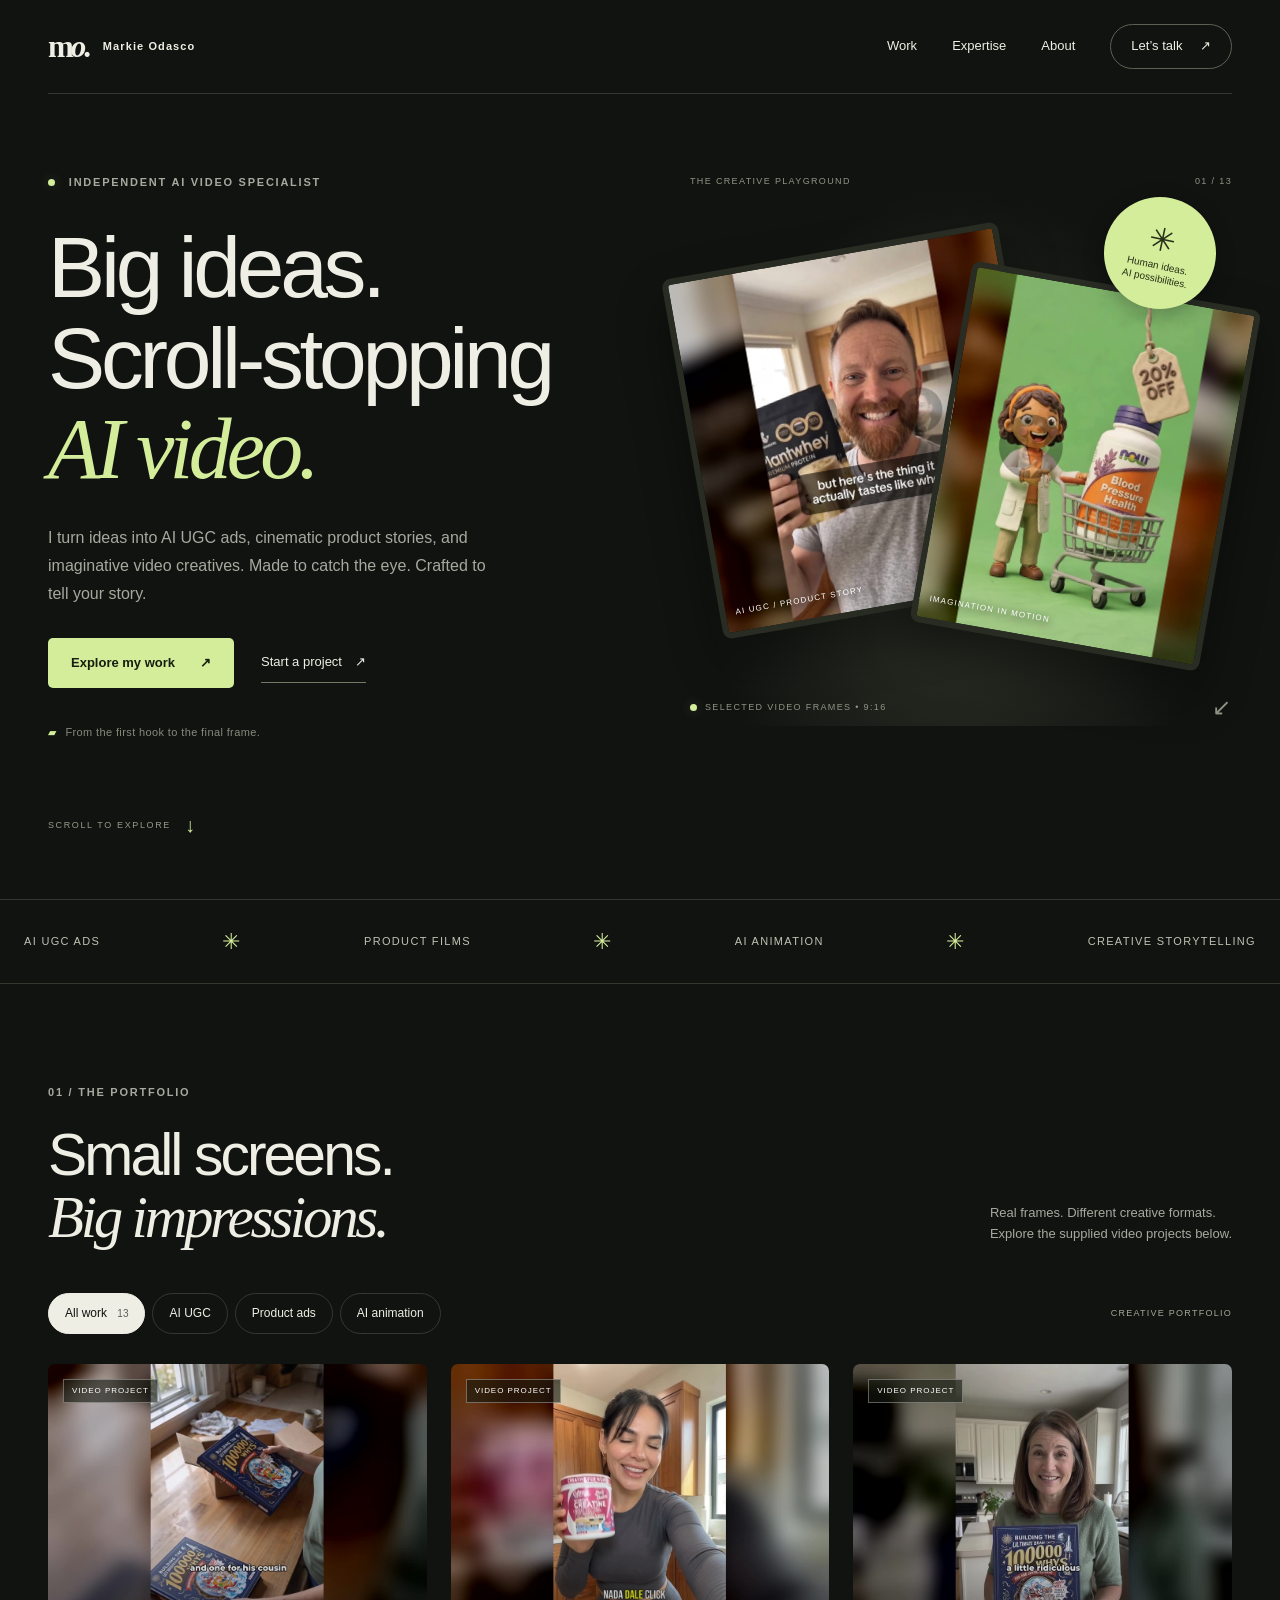
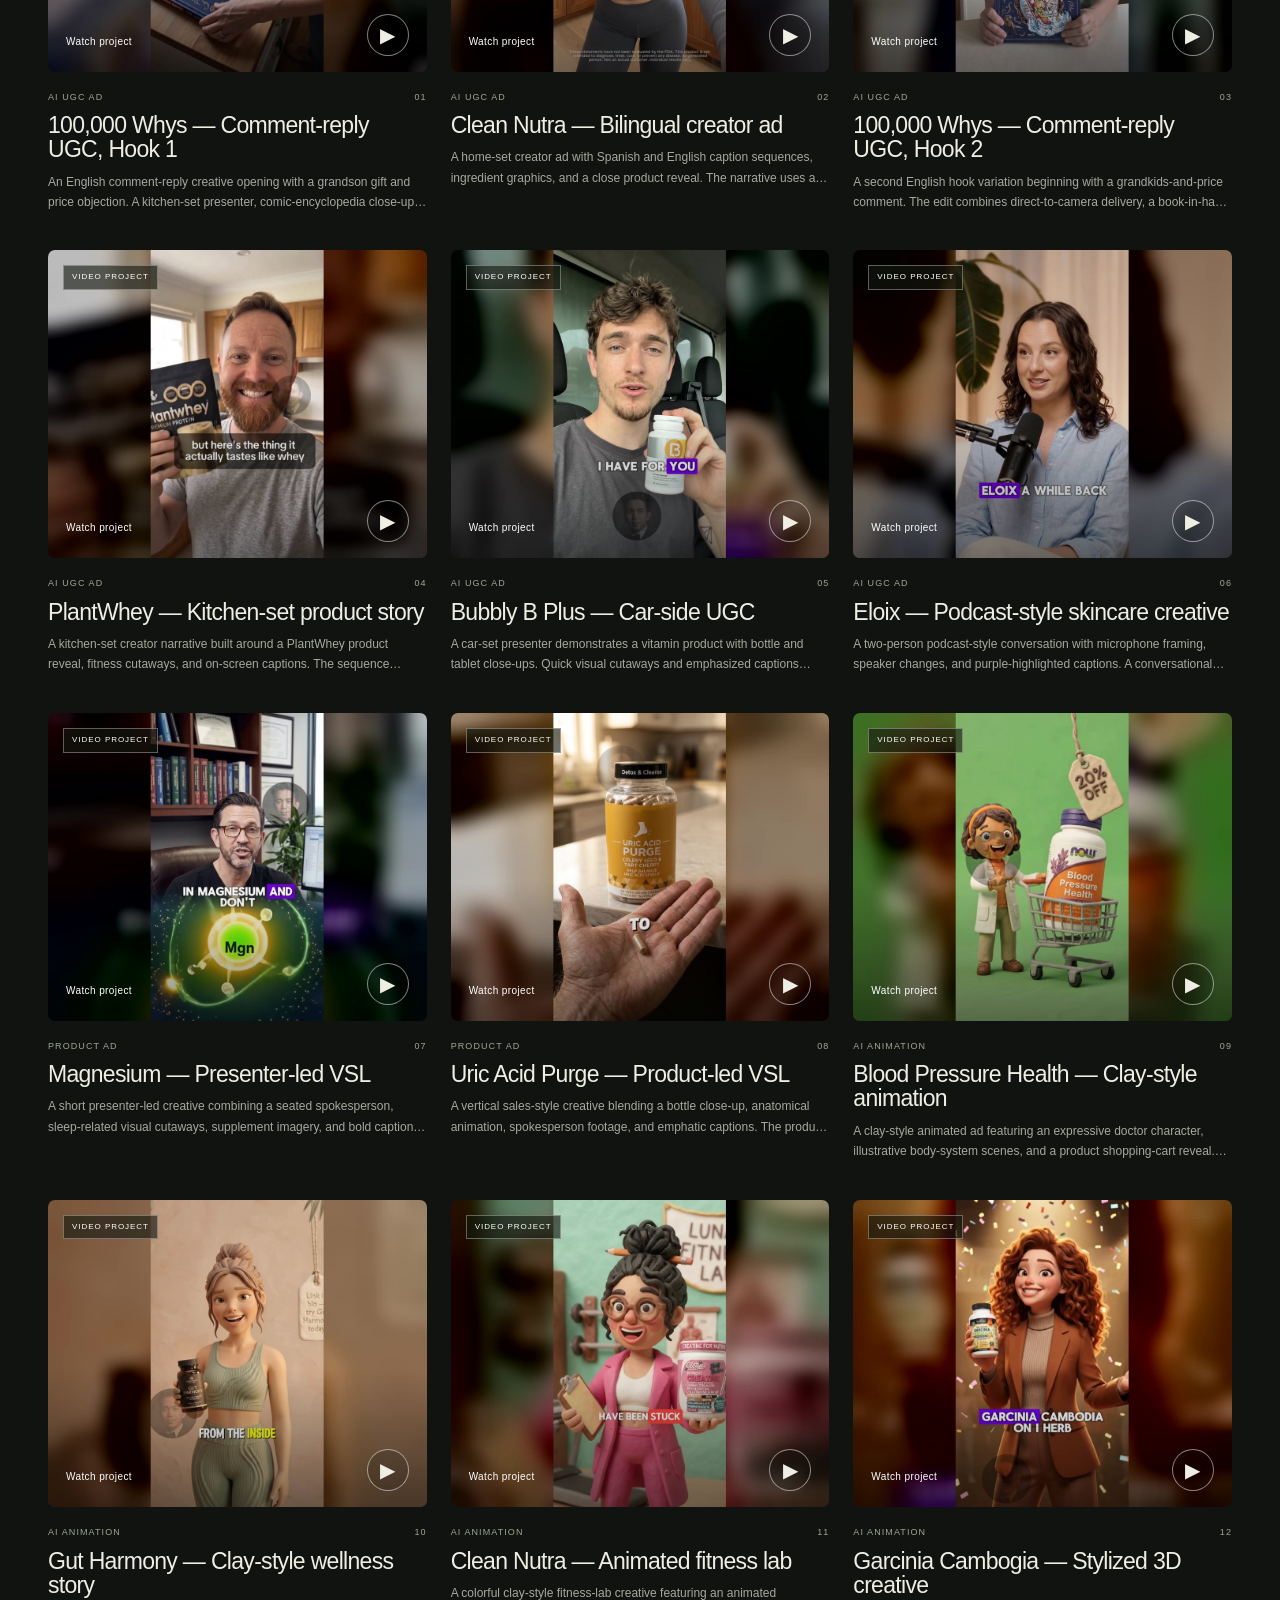
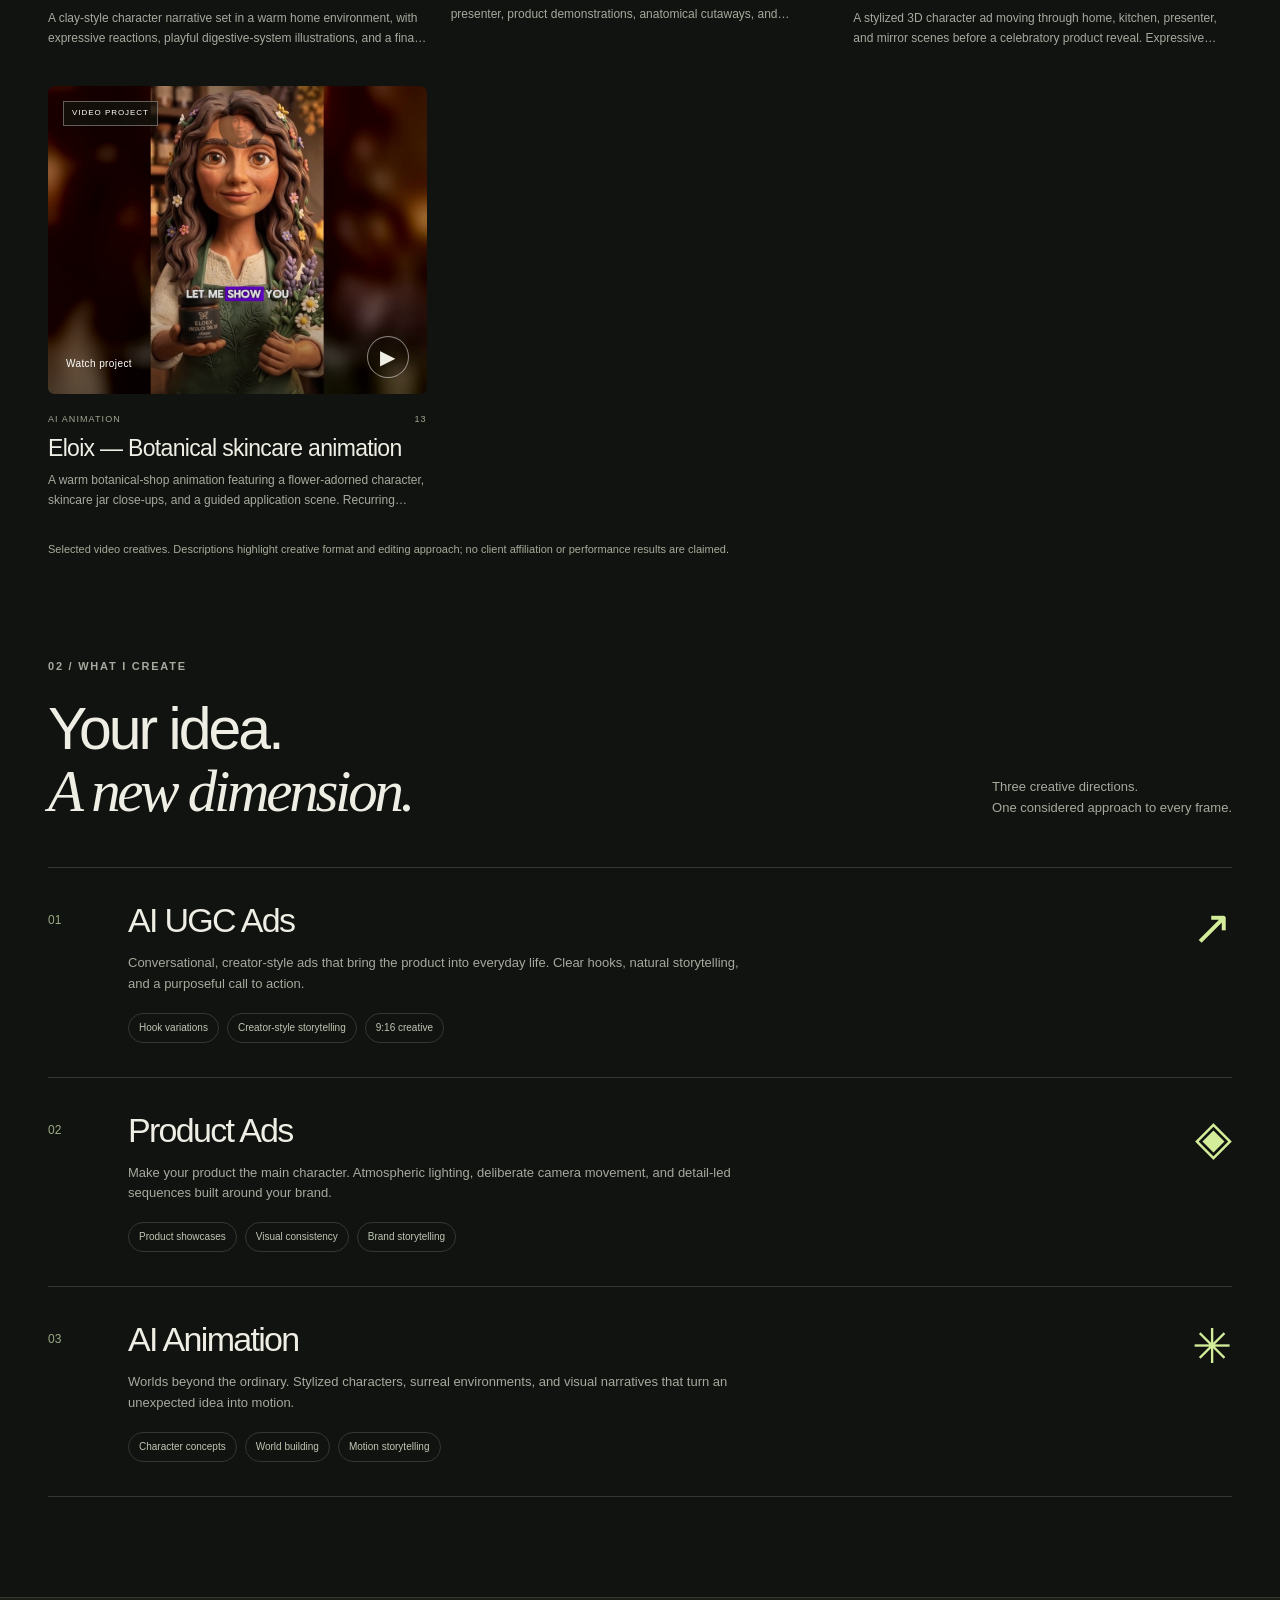
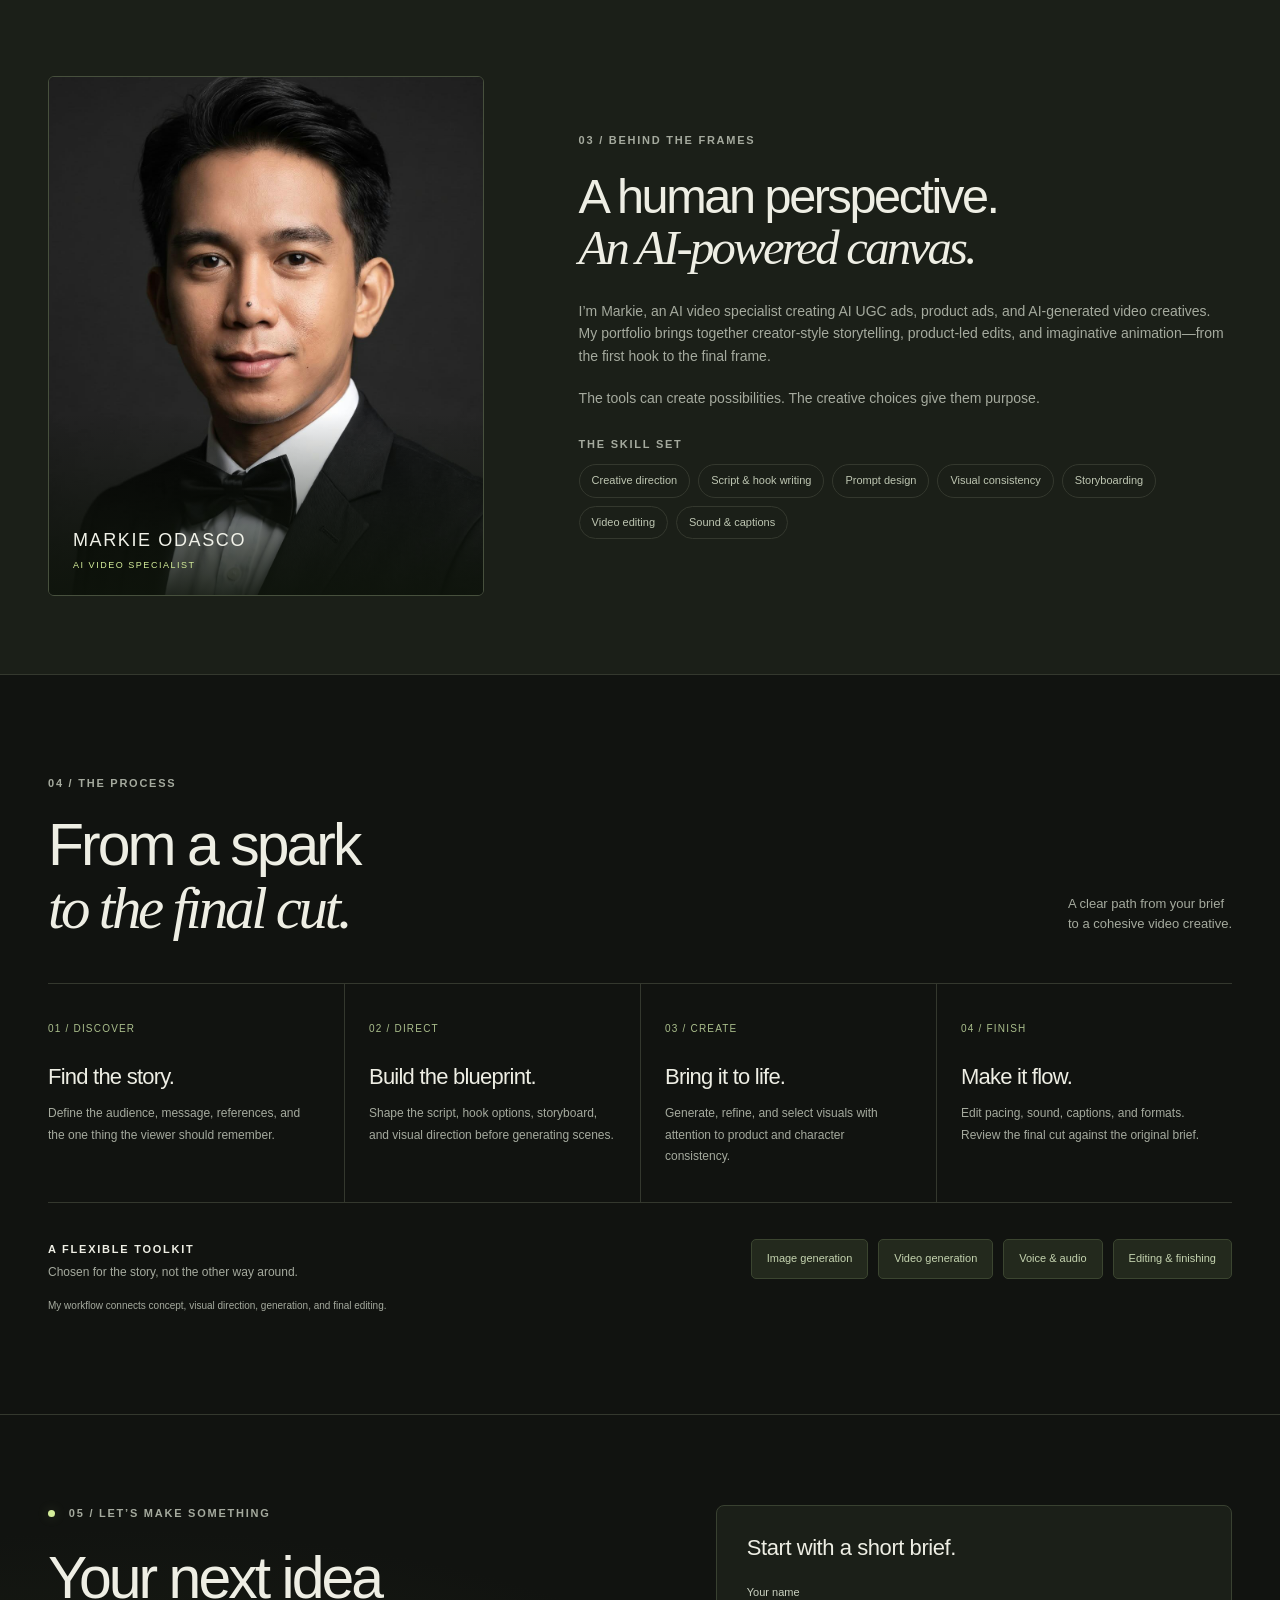
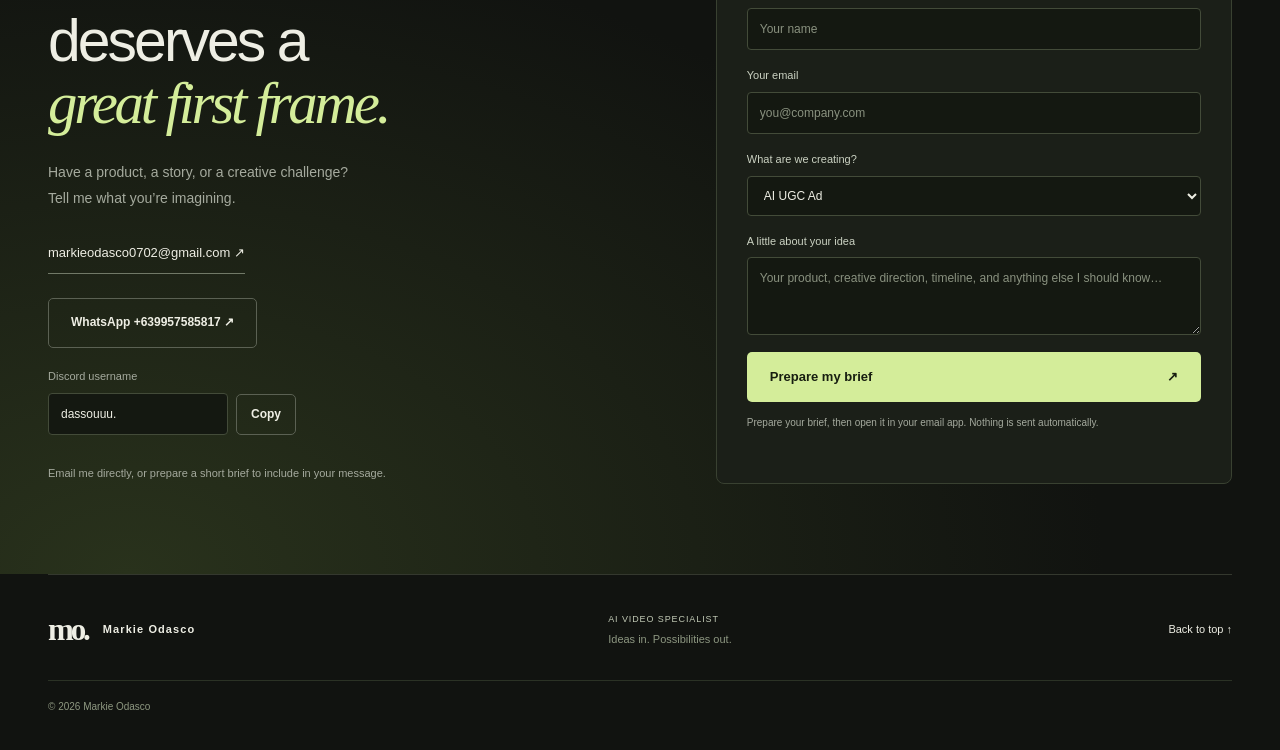
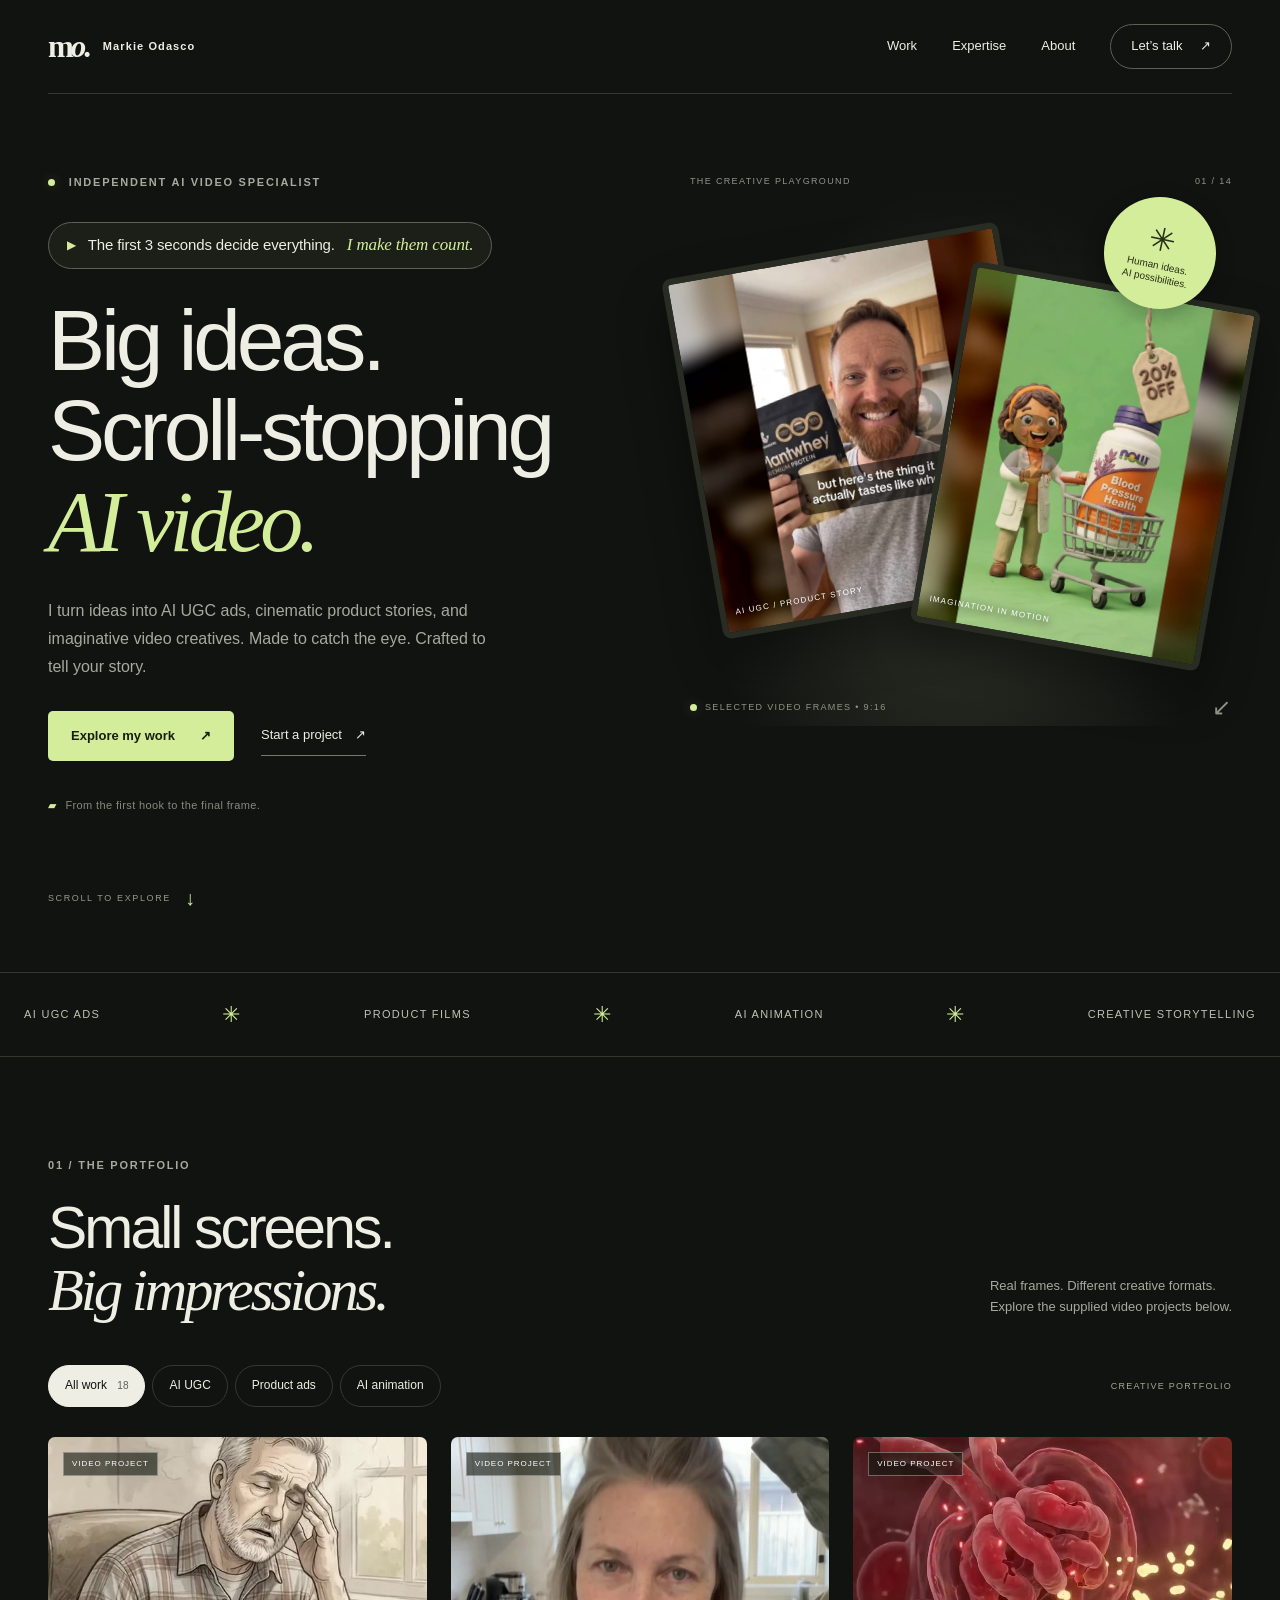
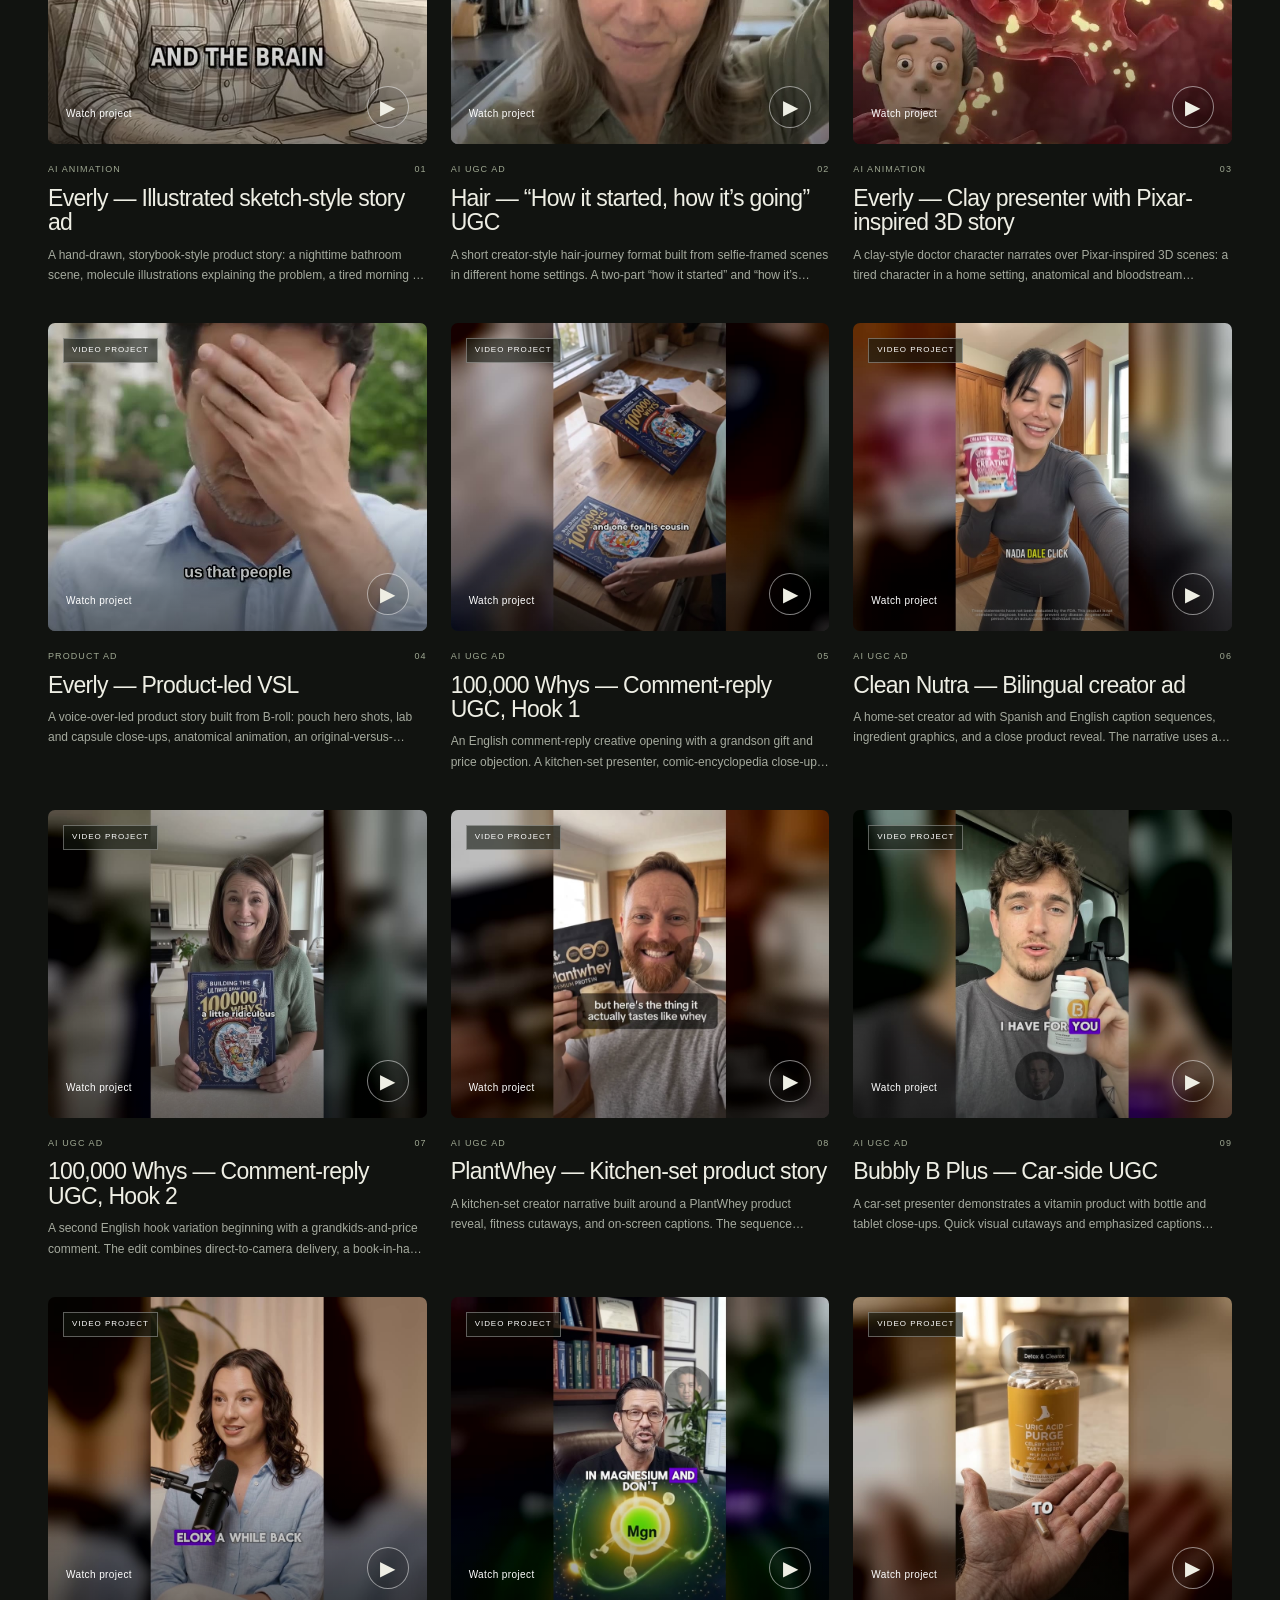
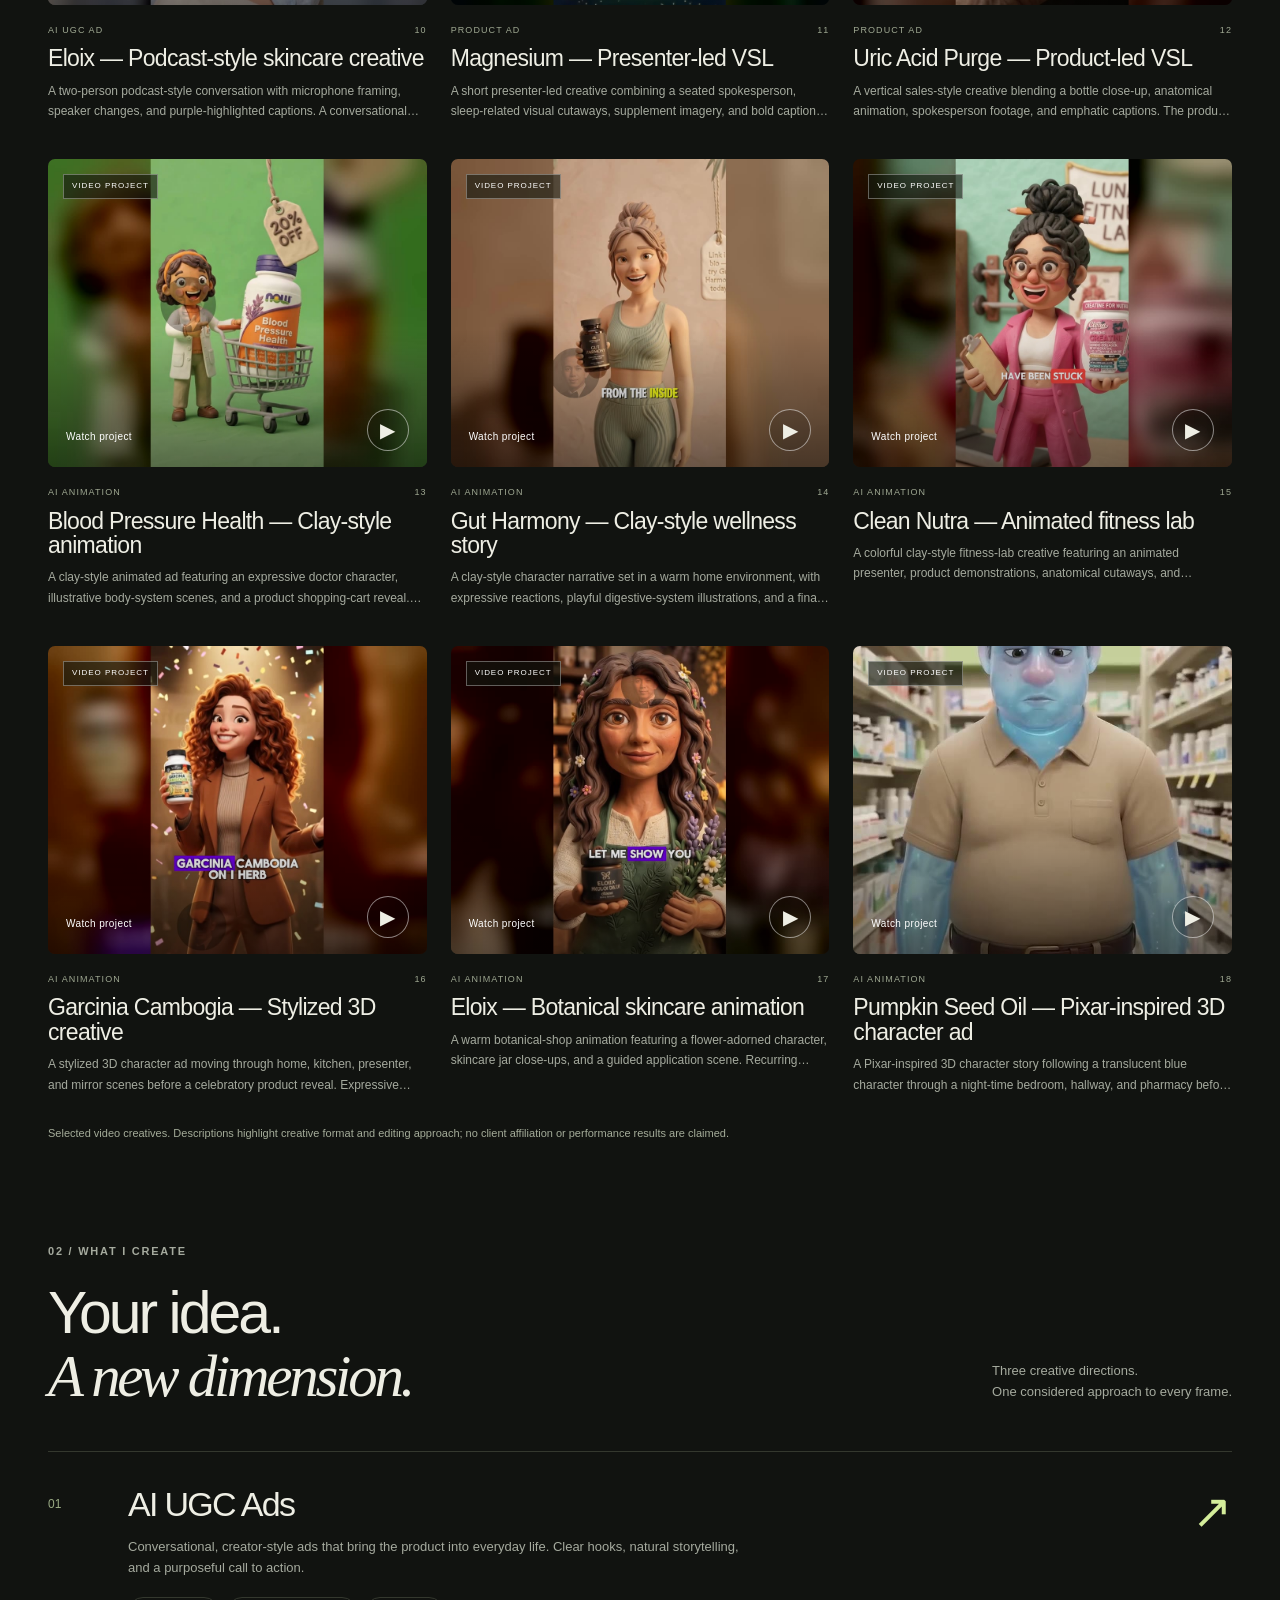
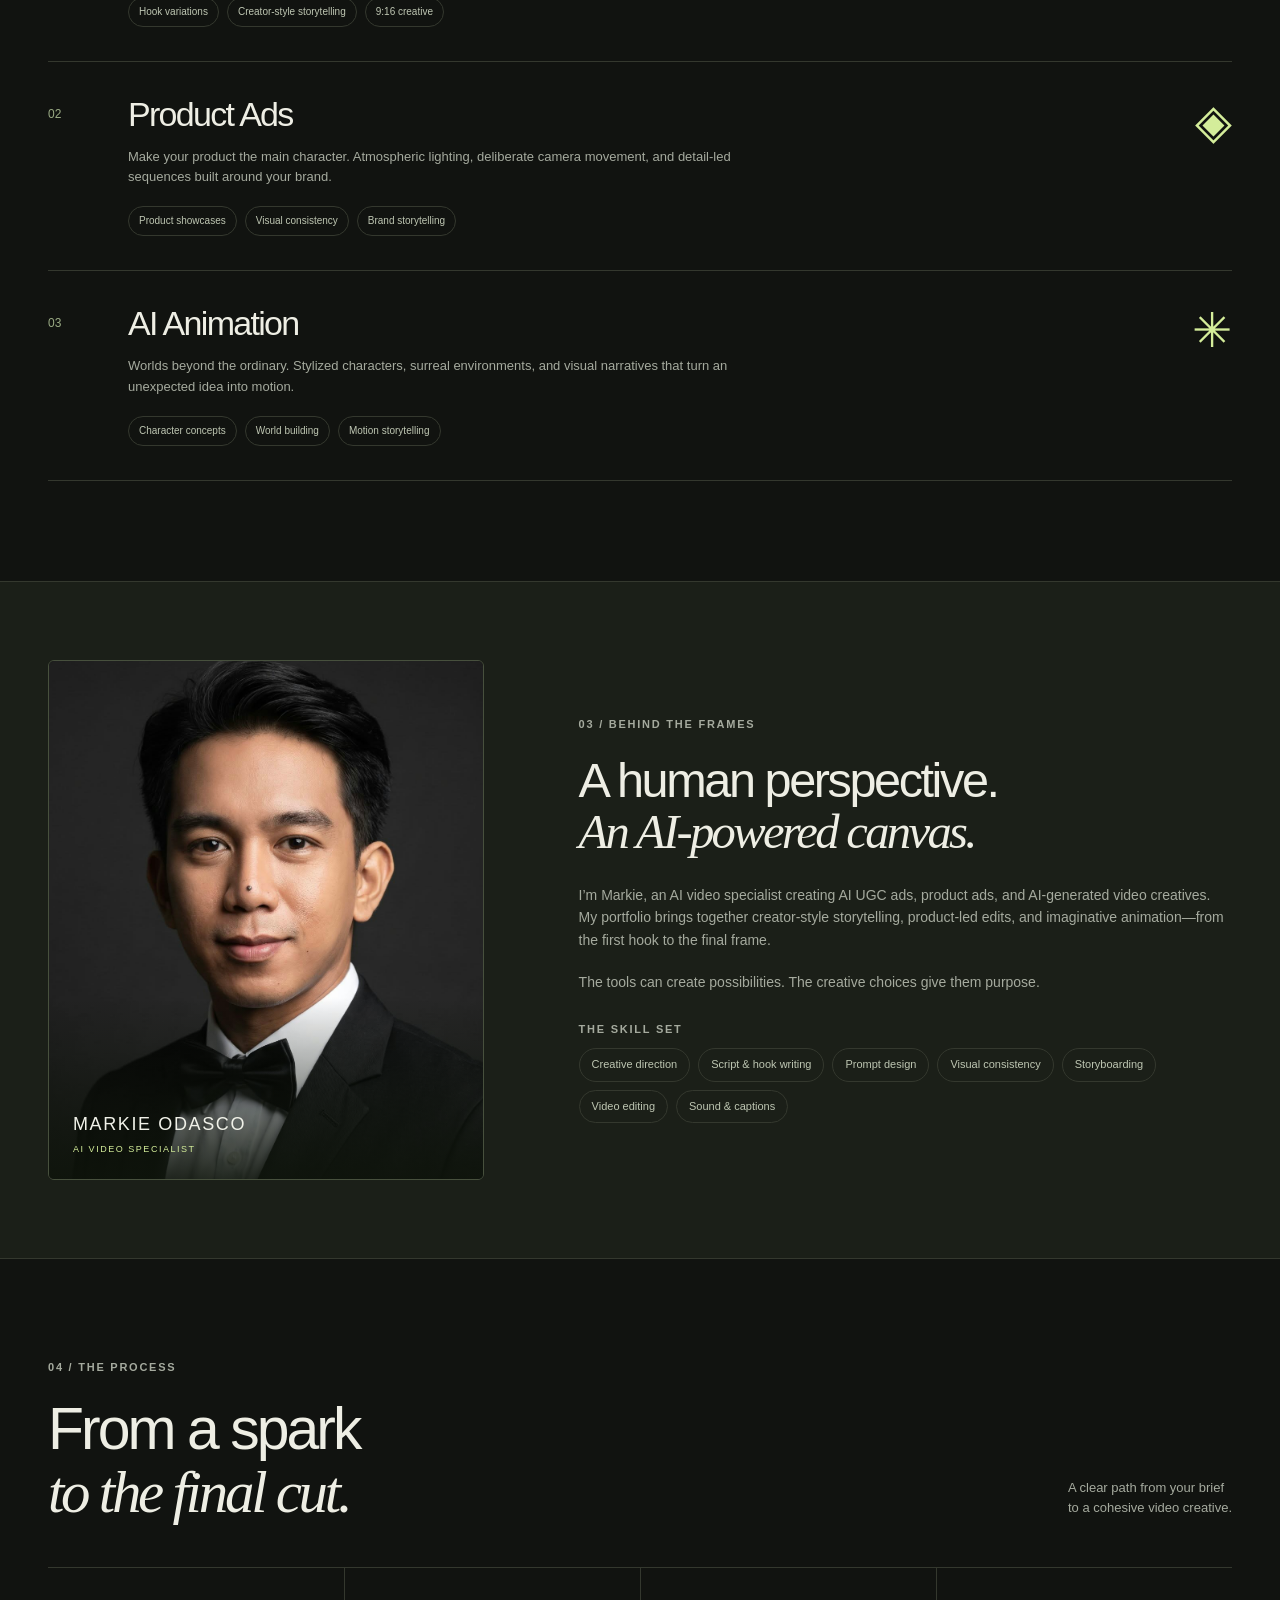
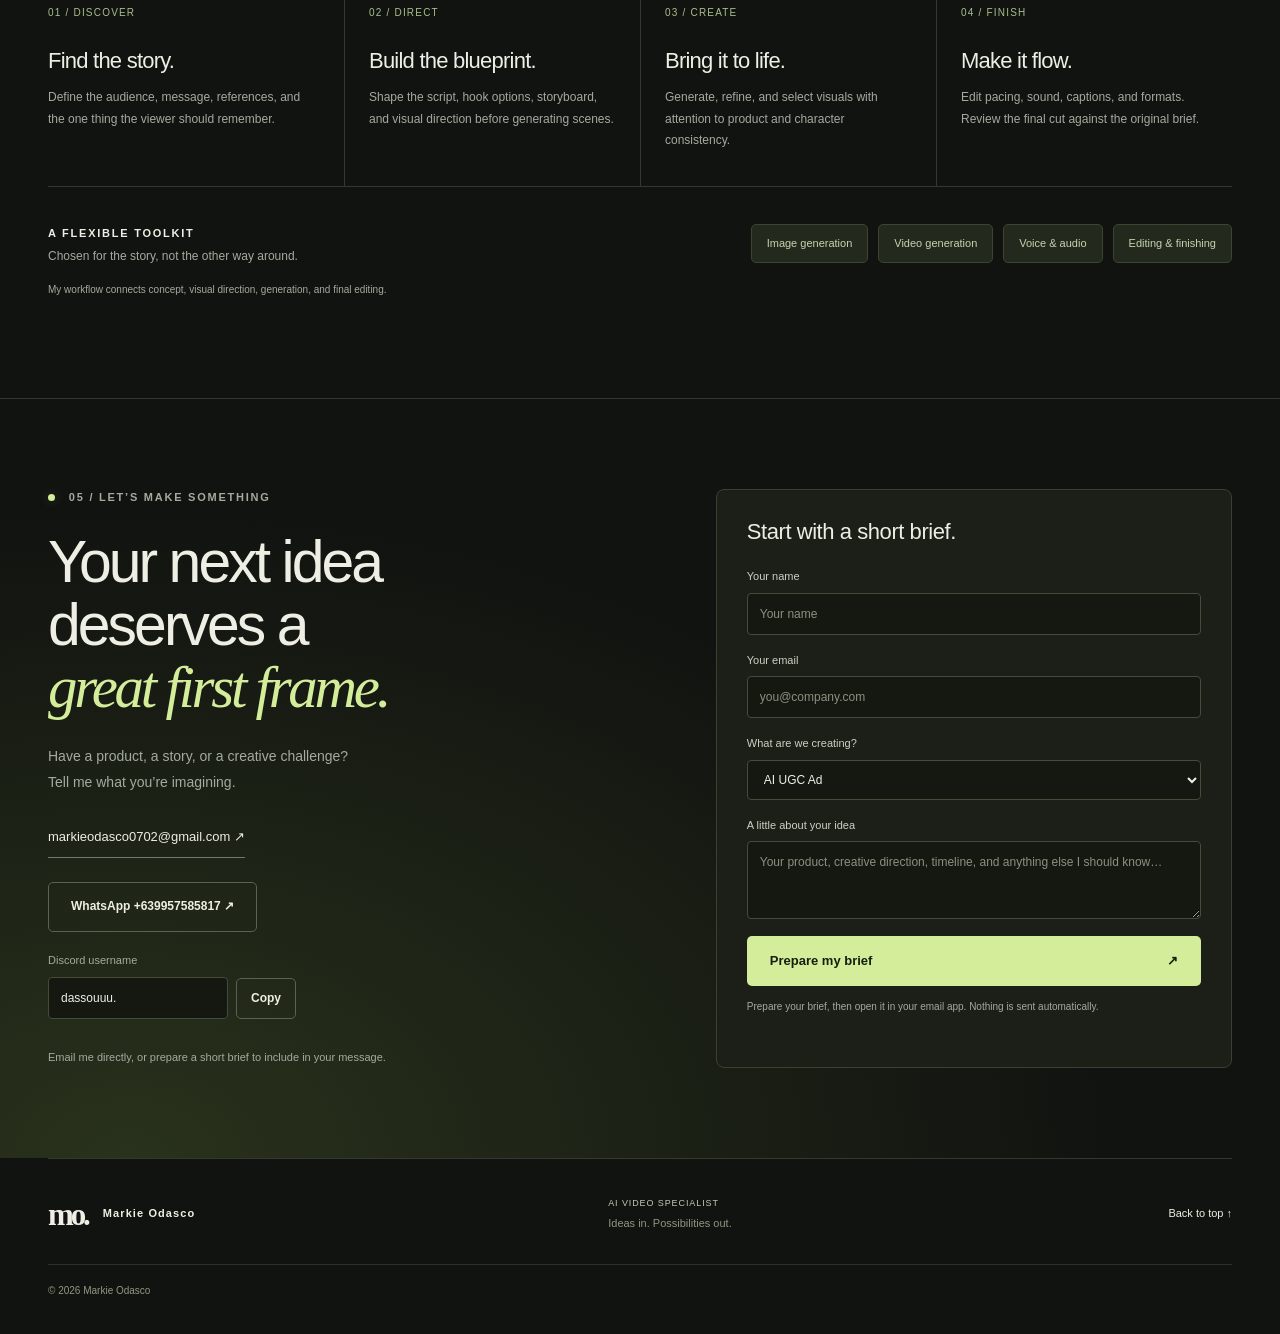
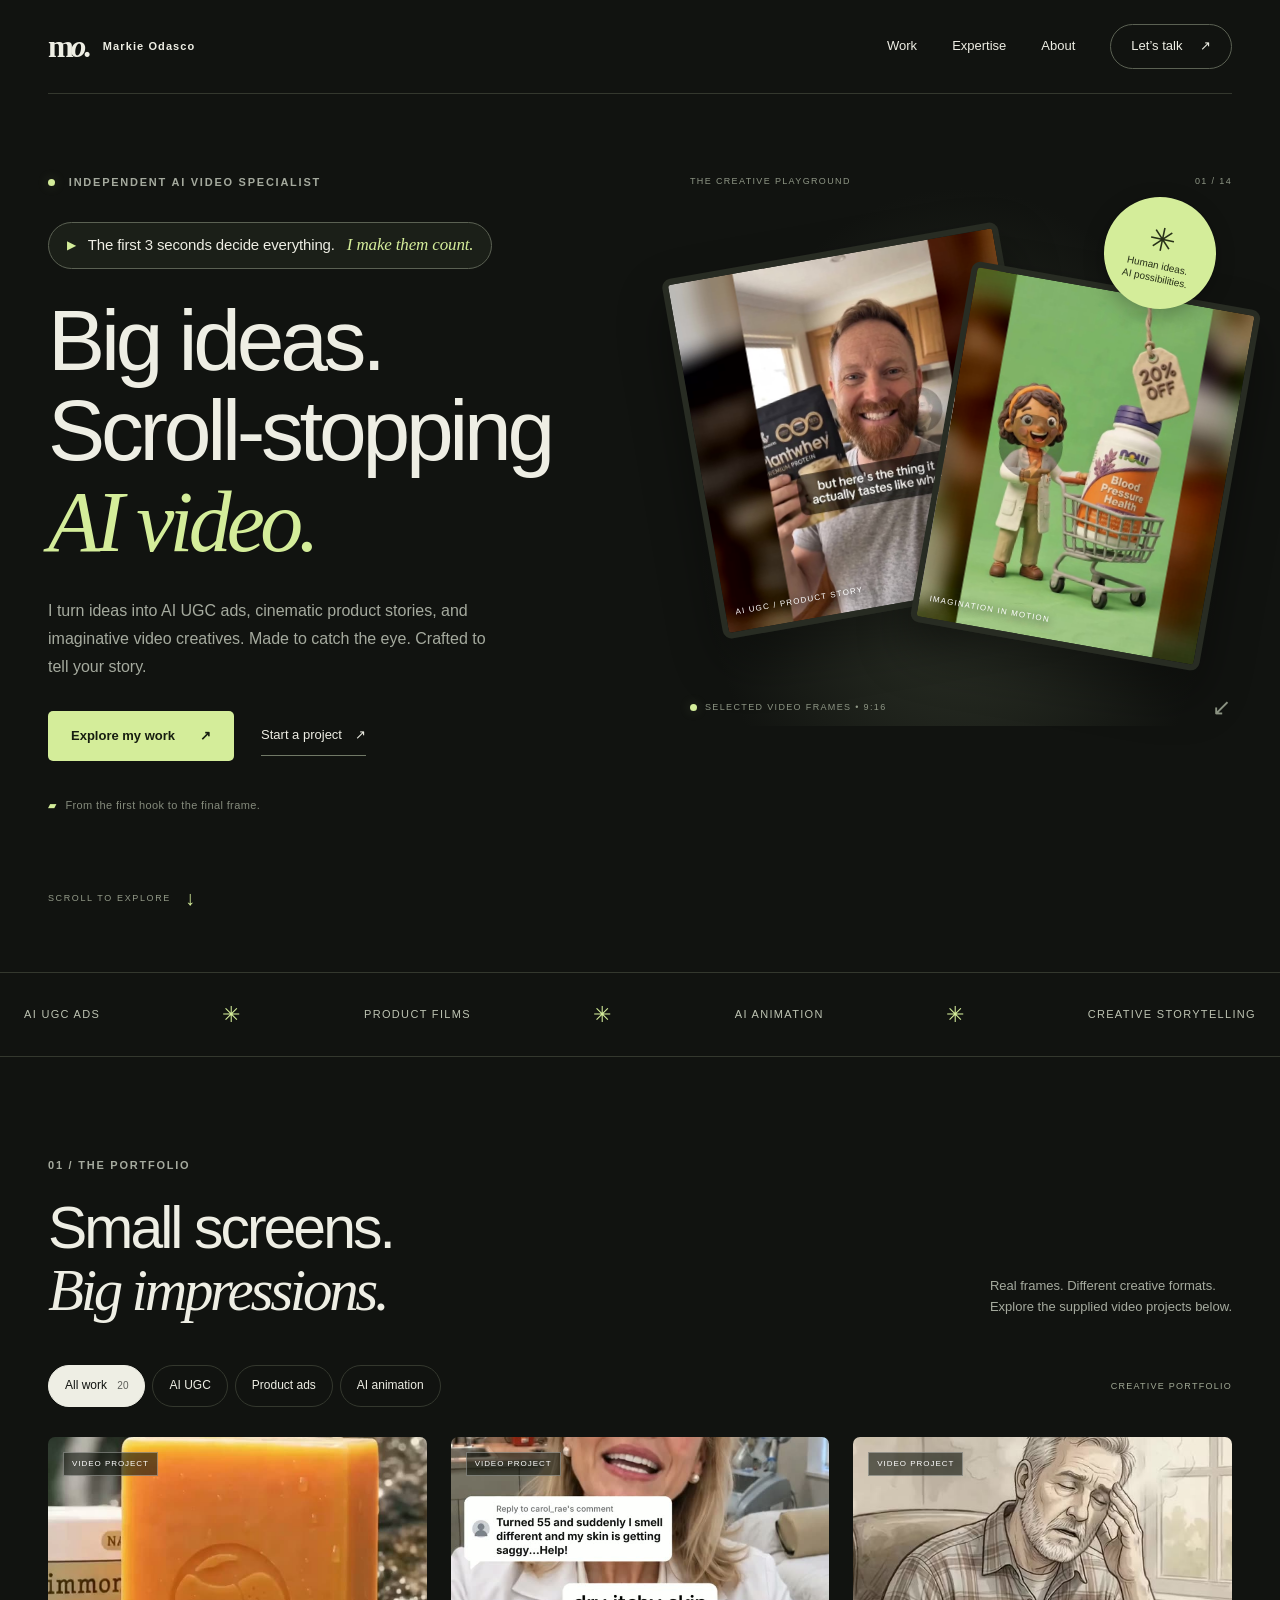
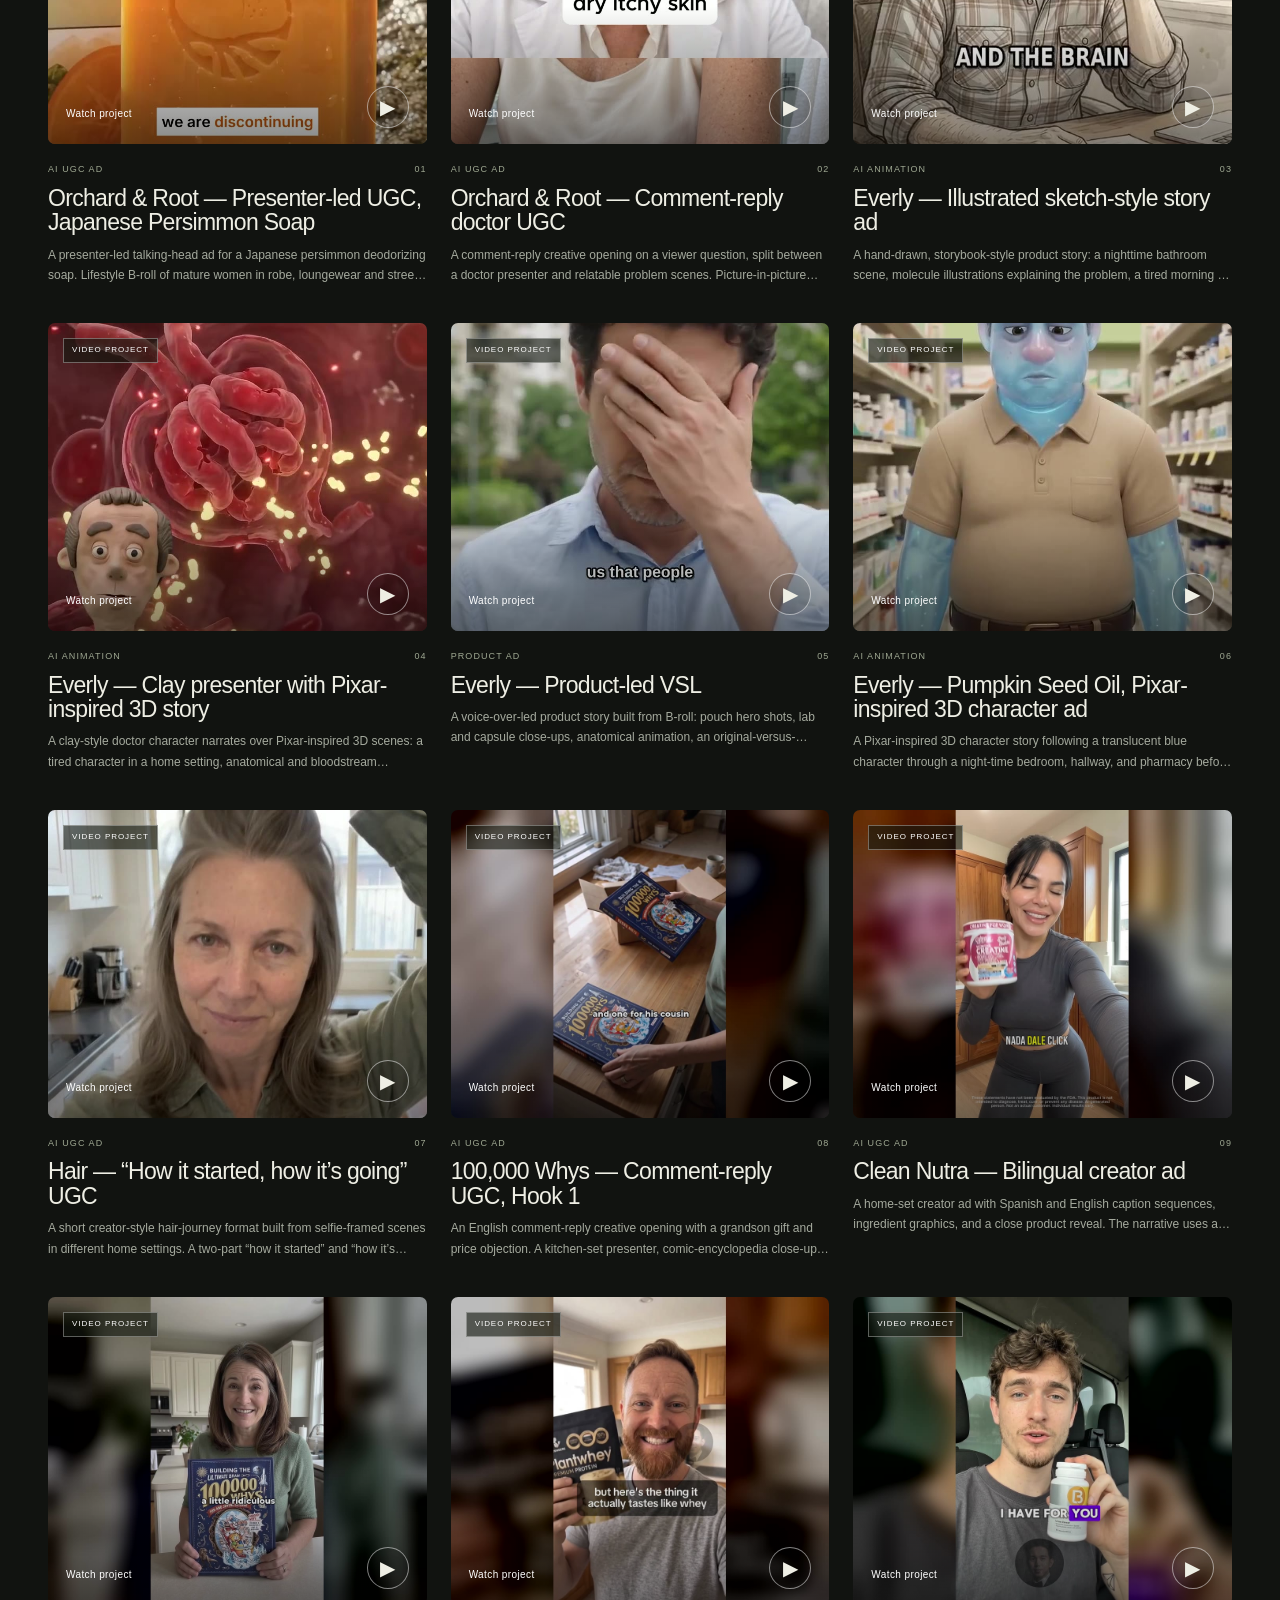
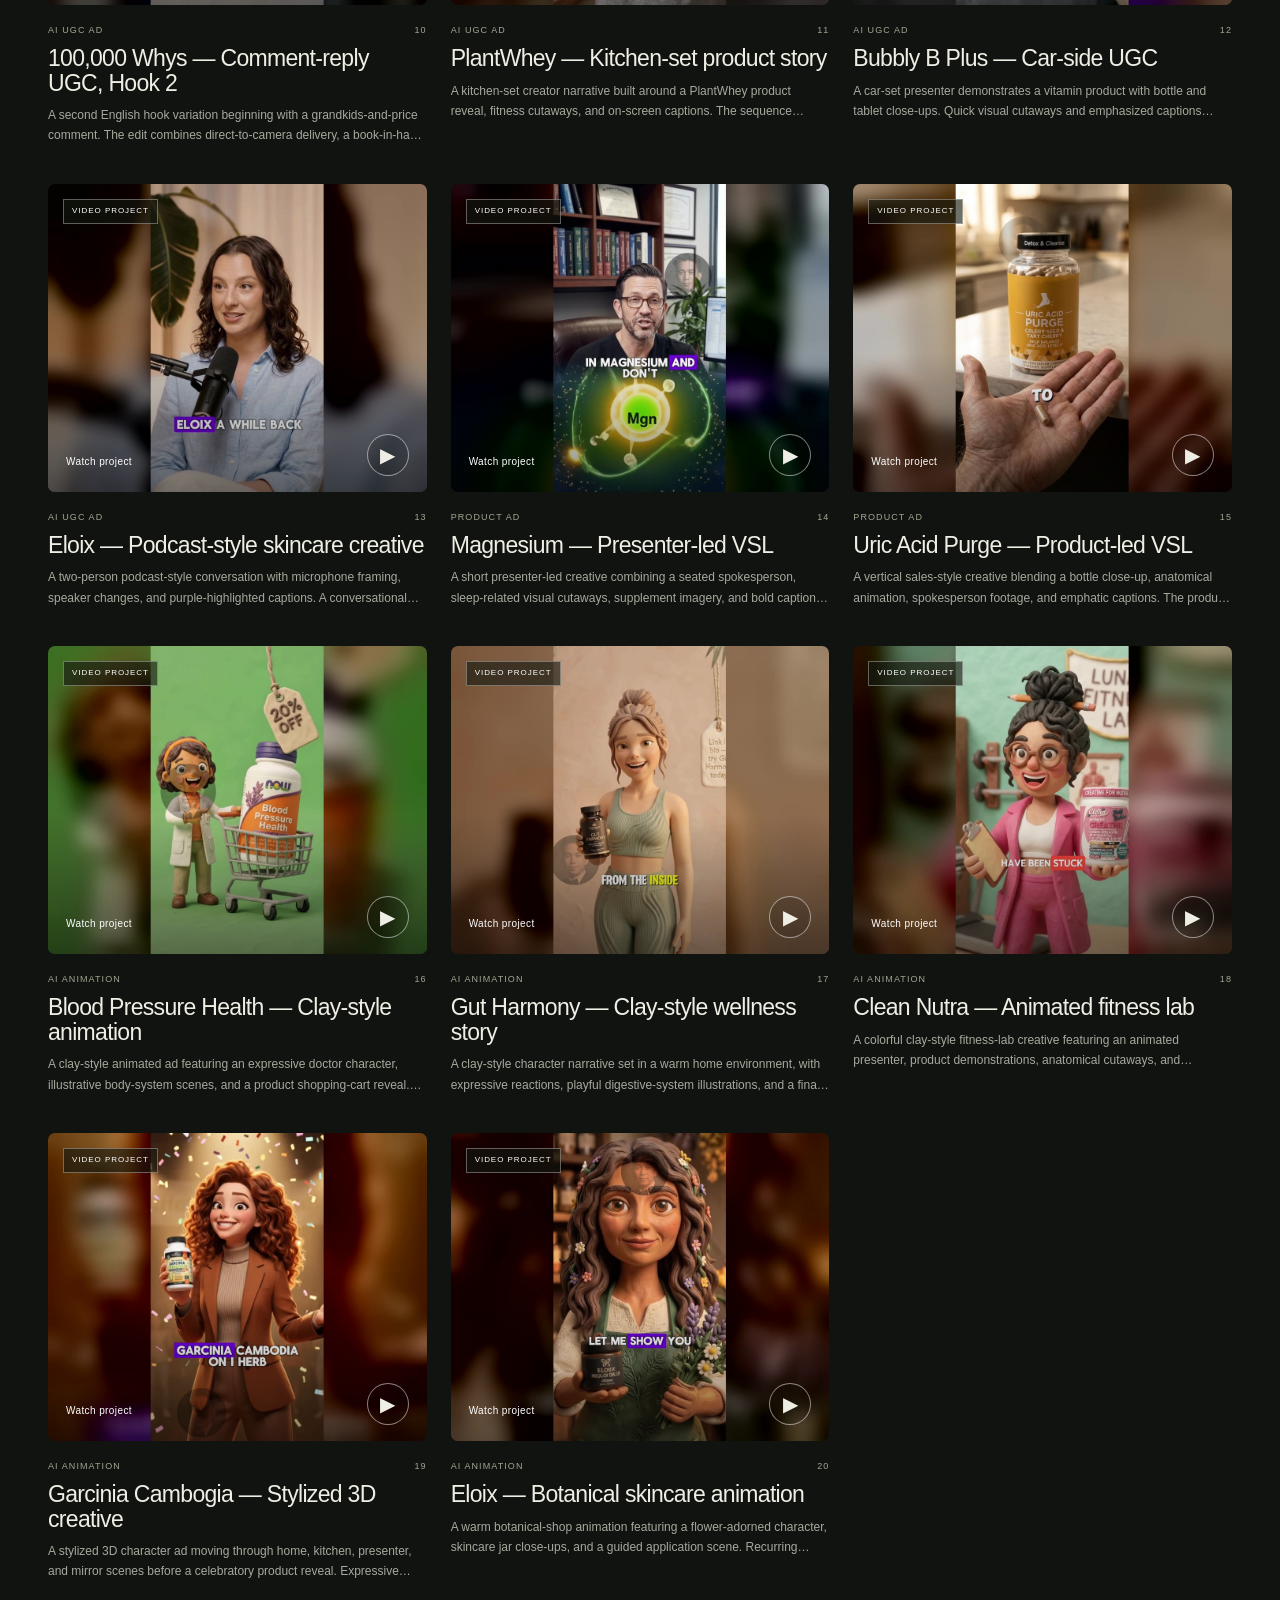
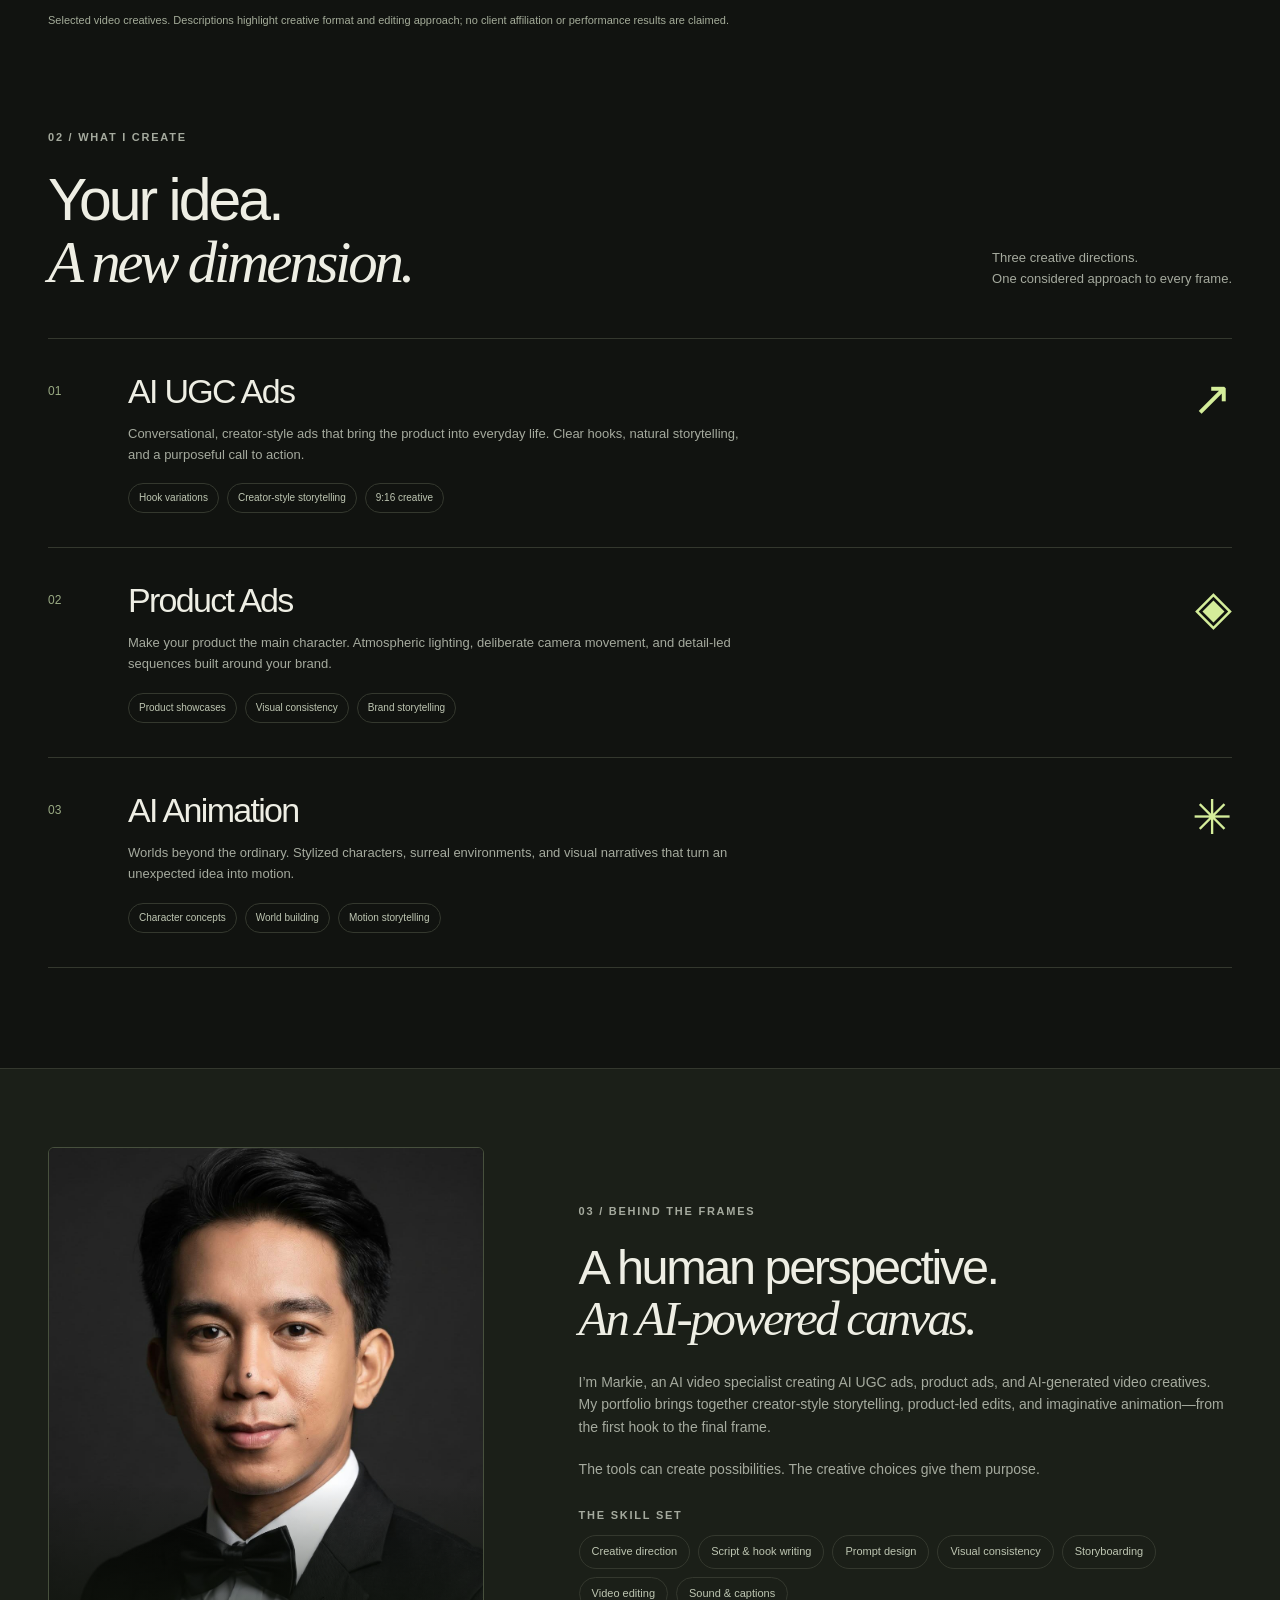
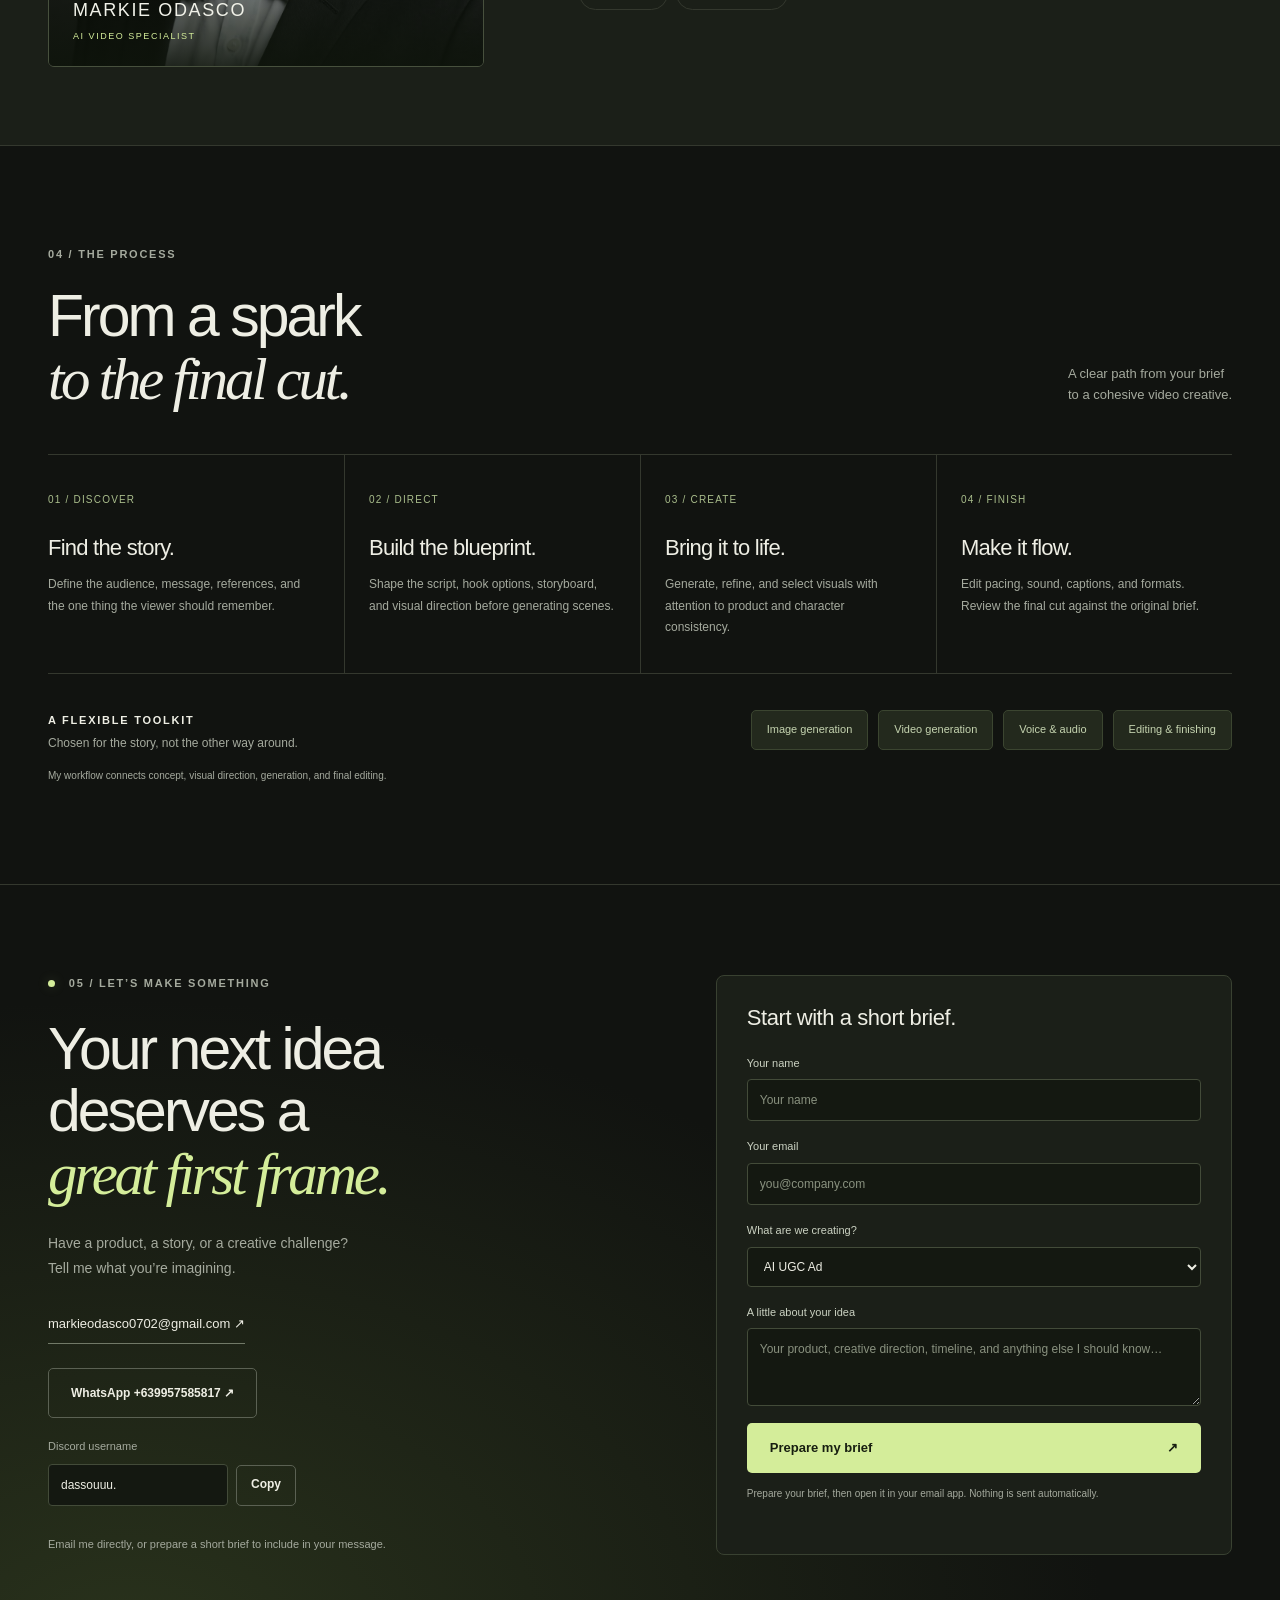
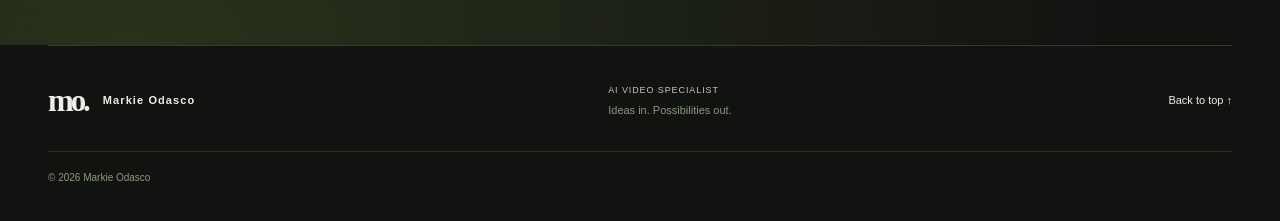
